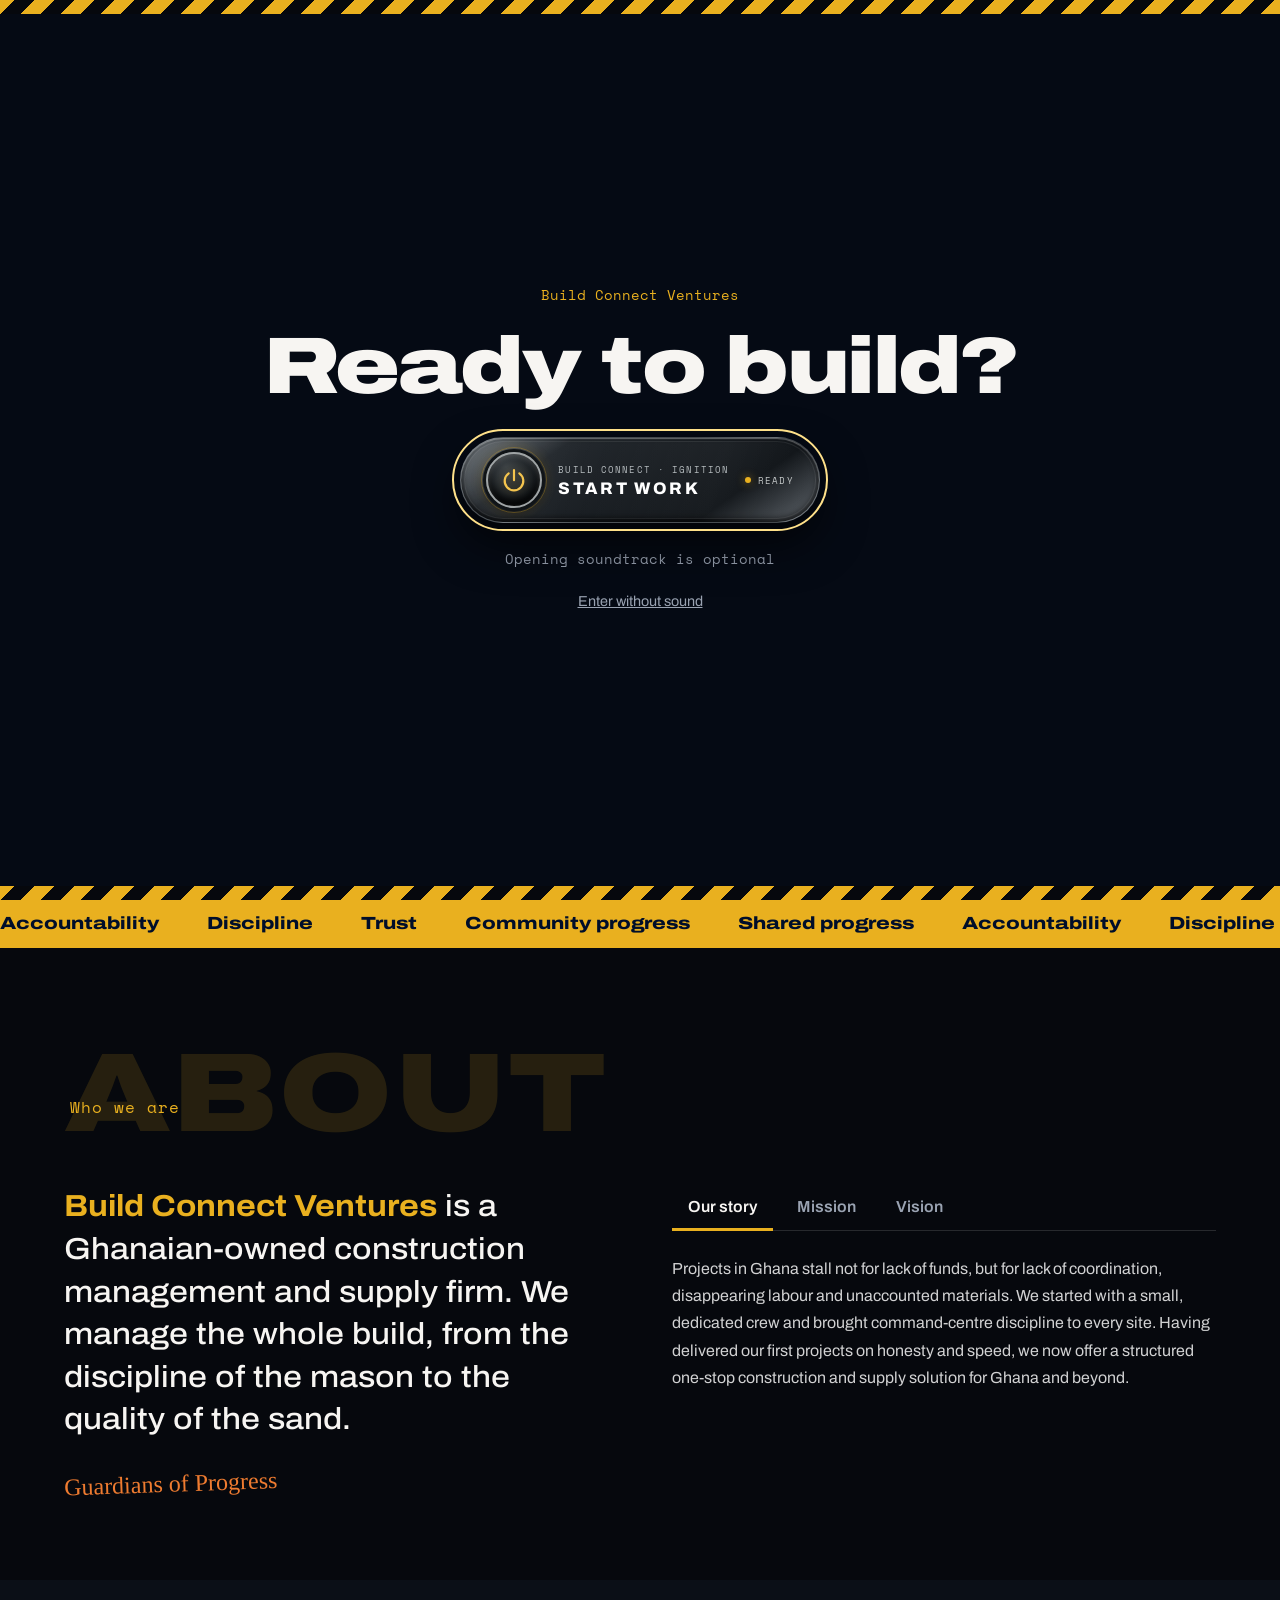
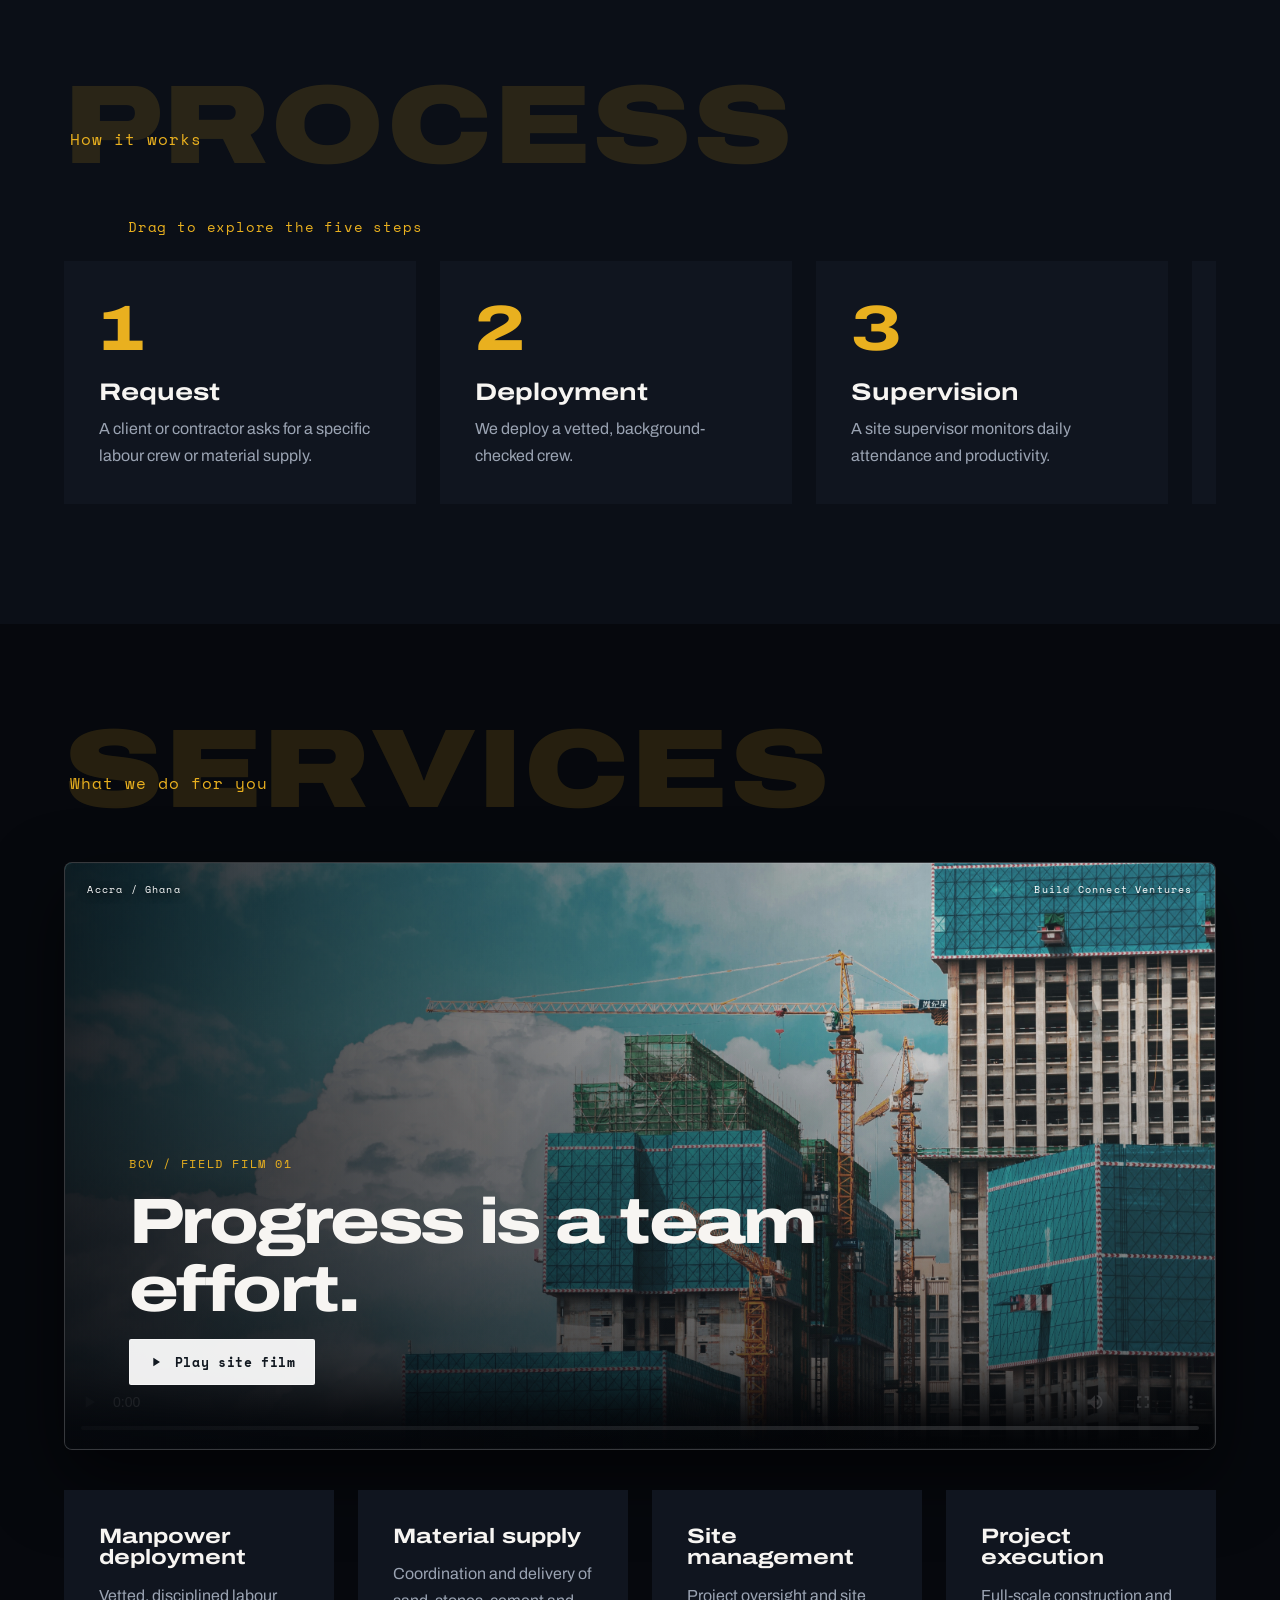
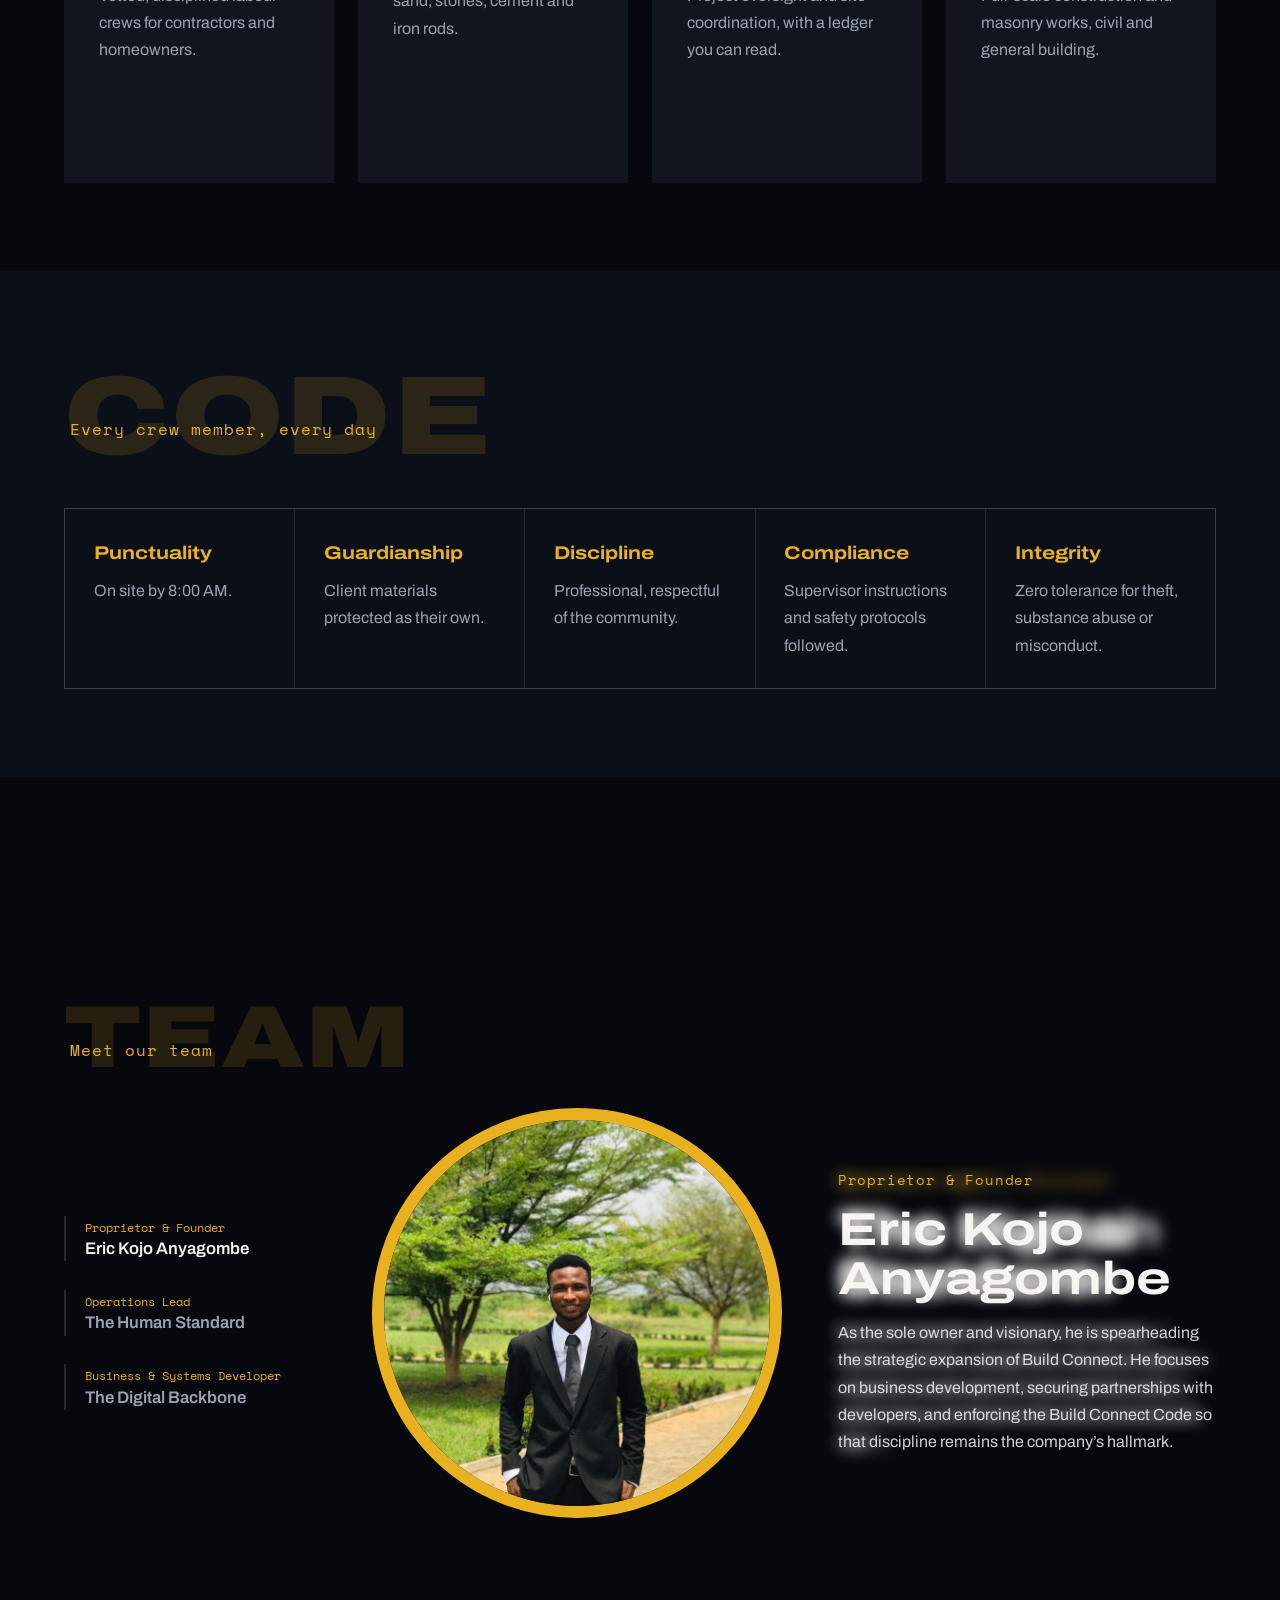
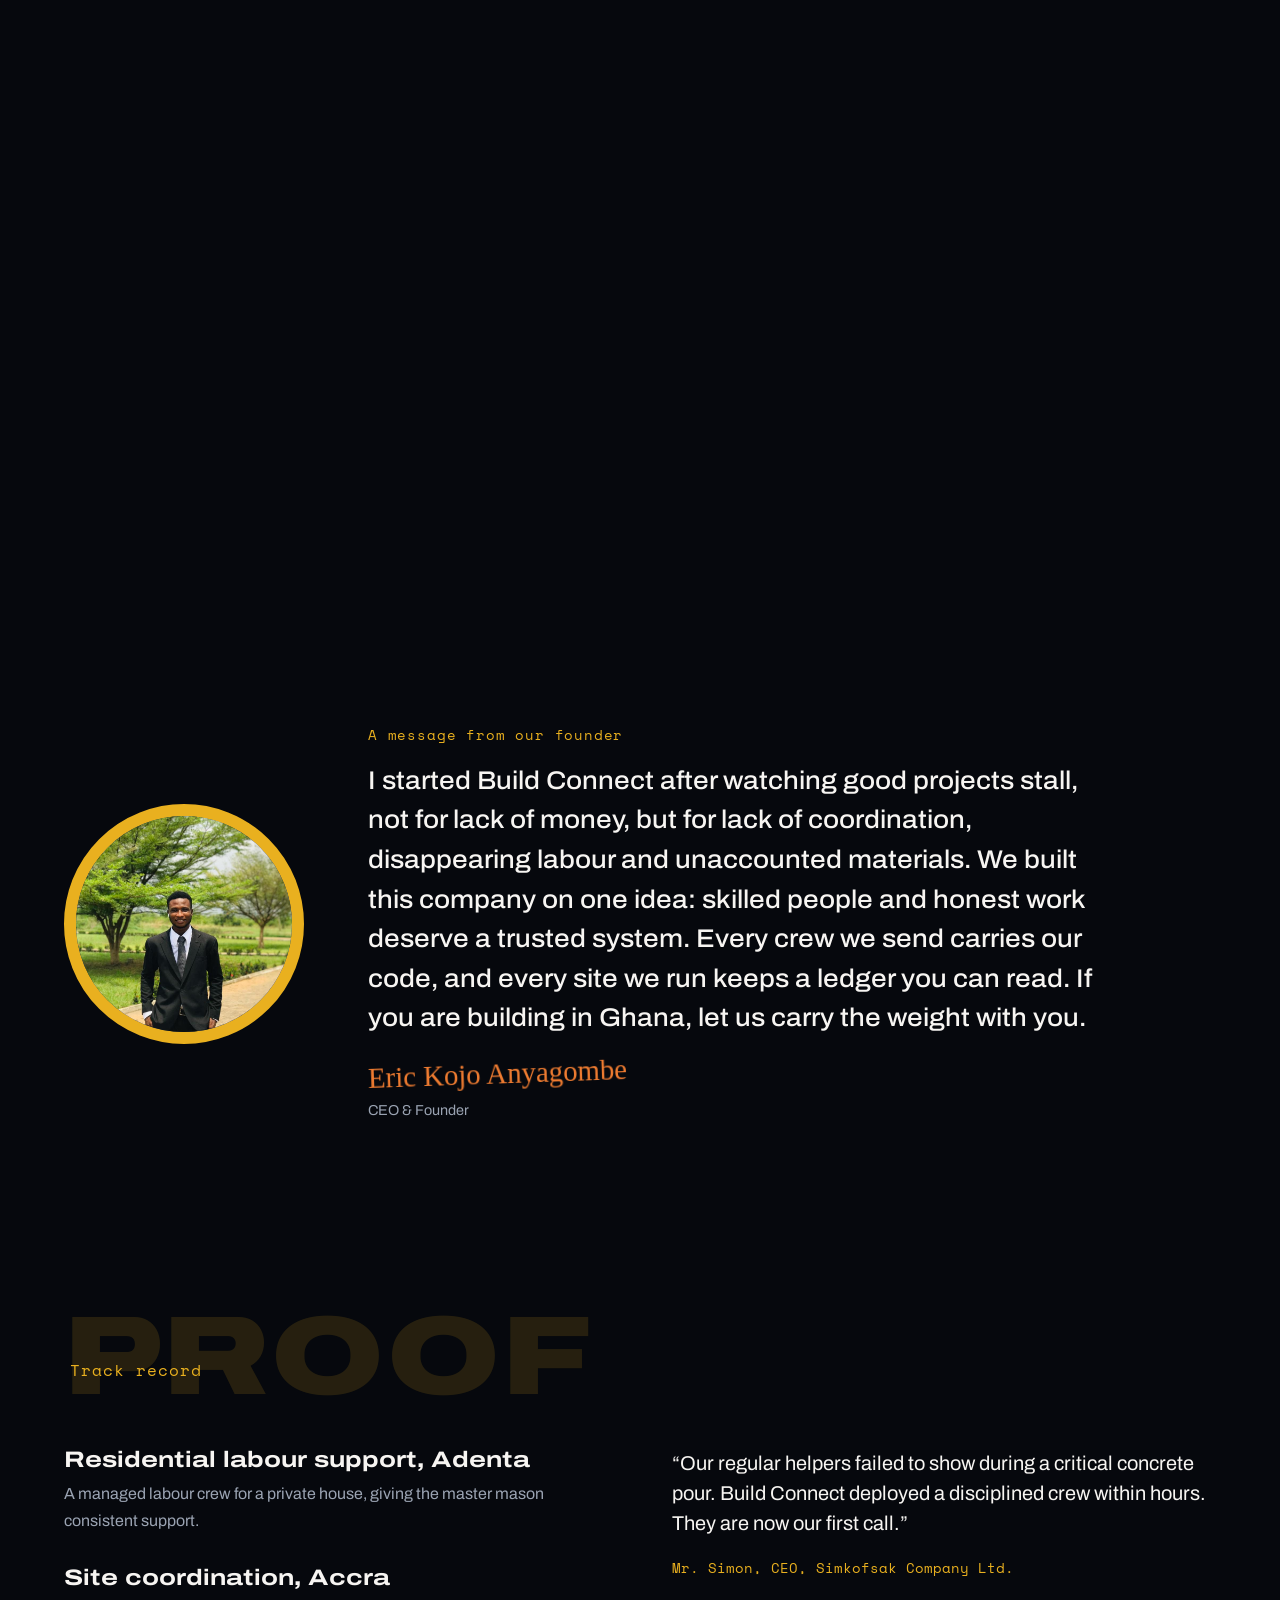
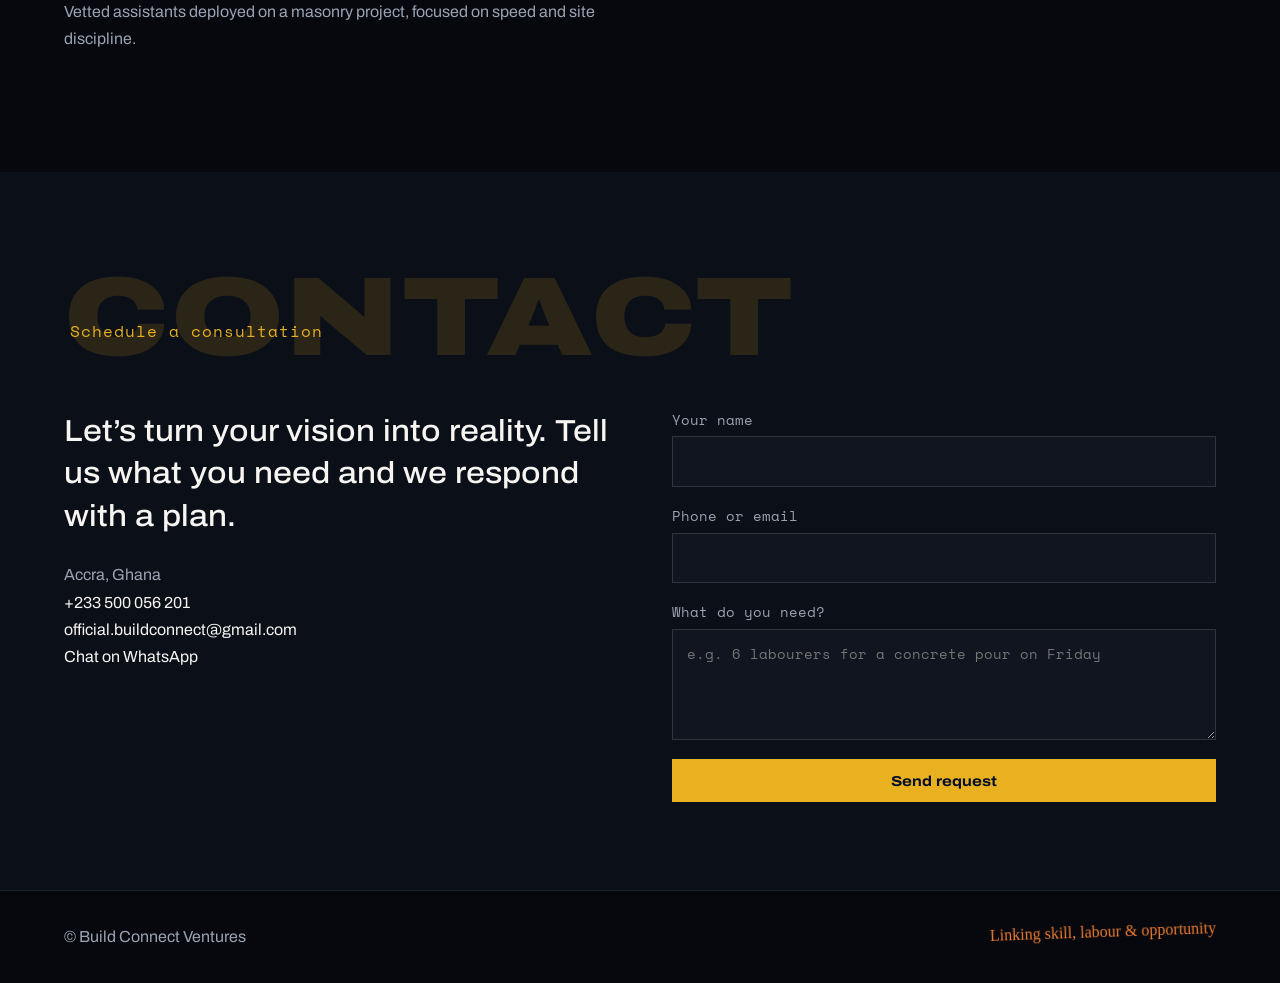
==== index.html @ d80fb77d "Fix homepage filename for Vercel deployment" ====
<!DOCTYPE html>
<html lang="en">
<head>
<meta charset="UTF-8">
<meta name="viewport" content="width=device-width, initial-scale=1.0, viewport-fit=cover">
<title>Build Connect Ventures | Linking skill, labour &amp; opportunity</title>
<meta name="description" content="Ghanaian-owned construction management and supply firm. Vetted labour crews, material supply and site oversight in Accra.">
<link rel="preconnect" href="https://fonts.googleapis.com">
<link rel="preconnect" href="https://fonts.gstatic.com" crossorigin>
<link href="https://fonts.googleapis.com/css2?family=Archivo:wdth,wght@62..125,100..900&family=Space+Mono&family=Permanent+Marker&display=swap" rel="stylesheet">
<link rel="stylesheet" href="style.css">
<script defer src="script.js"></script>
</head>
<body>
<noscript><style>#boot{display:none}body{overflow:auto!important}</style></noscript>
<div id="boot" class="gate" role="dialog" aria-label="Start the Build Connect experience">
  <div class="b-panel top"></div><div class="b-panel bot"></div>
  <video class="b-vid" id="bvid" muted playsinline loop preload="auto" poster="" src="videos/bcv.mp4"></video><div class="b-shade"></div>
  <div class="b-gate">
    <i class="haz top"></i><i class="haz bot"></i>
    <p class="b-g-tag">Build Connect Ventures</p>
    <h2 class="b-g-h">Ready to build?</h2>
    <button id="start" class="start" type="button">
      <span class="start-inner">
        <span class="start-icon" aria-hidden="true">
          <svg viewBox="0 0 24 24" fill="none">
            <path d="M12 2.75v9.5" stroke="currentColor" stroke-width="2" stroke-linecap="round"/>
            <path d="M7.1 5.85a8.6 8.6 0 1 0 9.8 0" stroke="currentColor" stroke-width="2" stroke-linecap="round"/>
          </svg>
        </span>
        <span class="start-copy">
          <small>BUILD CONNECT · IGNITION</small>
          <strong>START WORK</strong>
        </span>
        <span class="start-status" aria-hidden="true"><i></i>READY</span>
      </span>
    </button>
    <p class="b-g-hint">Opening soundtrack is optional</p>
    <button id="quiet" class="linkbtn" type="button">Enter without sound</button>
  </div>
  <div class="b-in">
    <svg class="sc" viewBox="0 0 800 450" role="img" aria-label="An excavator digging and dumping soil on a construction site">
      <defs><linearGradient id="sk" x1="0" y1="0" x2="0" y2="1"><stop offset="0" stop-color="#070d1f"/><stop offset=".6" stop-color="#1b2f5e"/><stop offset="1" stop-color="#ee7b30"/></linearGradient>
      <radialGradient id="sn"><stop offset="0" stop-color="#ffd27a"/><stop offset="1" stop-color="#ffd27a00"/></radialGradient></defs>
      <rect width="800" height="450" fill="url(#sk)"/><circle cx="610" cy="318" r="120" fill="url(#sn)" opacity=".8"/><circle cx="610" cy="330" r="38" fill="#ffd27a"/>
      <g fill="none" stroke="#ffffff30" stroke-width="2"><path d="M30 370V230h70v140M30 270h70M30 310h70M62 230v140"/><path d="M690 370V150M690 150h90M690 150l-30 -26M690 175h90M720 150v25M750 150v25"/><path d="M720 372V300h50v72"/></g>
      <path d="M0 368H800V450H0Z" fill="#3b2a1b"/><path d="M0 368H800" stroke="#6b4a2e" stroke-width="3"/><path d="M0 400H800V450H0Z" fill="#2a1d12"/>
      <ellipse cx="478" cy="371" rx="46" ry="7" fill="#150d07"/>
      <path class="pile" d="M510 372Q585 292 665 372Z" fill="#4a3522"/>
      <g class="dust" fill="#c9a27a"><circle cx="486" cy="366" r="9"/><circle cx="470" cy="370" r="7"/><circle cx="500" cy="369" r="8"/></g>
      <g class="exc" transform="translate(-30 0)">
        <rect x="104" y="338" width="204" height="42" rx="21" fill="#1a1d24"/><g fill="#2a2f3a" stroke="#555" stroke-width="3"><circle cx="132" cy="359" r="14"/><circle cx="206" cy="359" r="14"/><circle cx="280" cy="359" r="14"/></g>
        <rect x="104" y="338" width="204" height="42" rx="21" fill="none" stroke="#666" stroke-width="3" stroke-dasharray="6 5"/>
        <rect x="108" y="282" width="46" height="40" rx="6" fill="#b9860f"/><rect x="122" y="298" width="170" height="40" rx="6" fill="#e9b01f"/>
        <path d="M172 298V248a8 8 0 0 1 8-8h58l16 28v30z" fill="#e9b01f"/><path d="M182 252h50l12 22h-62z" fill="#9fd0ff" opacity=".9"/>
        <rect x="186" y="218" width="8" height="26" fill="#333"/><g class="pf" fill="#cfd3da"><circle cx="190" cy="214" r="7"/><circle cx="190" cy="214" r="7" style="animation-delay:-.5s"/><circle cx="190" cy="214" r="7" style="animation-delay:-1s"/></g>
        <g class="boom"><path d="M255 292L335 226L407 236" stroke="#e9b01f" stroke-width="20" fill="none" stroke-linejoin="round" stroke-linecap="round"/><path d="M262 300L325 250" stroke="#8a8f99" stroke-width="7"/><circle cx="255" cy="292" r="9" fill="#333"/>
          <g class="arm"><path d="M407 236L474 322" stroke="#d99d14" stroke-width="15" stroke-linecap="round" fill="none"/><path d="M372 224L440 254" stroke="#8a8f99" stroke-width="6"/><circle cx="407" cy="236" r="8" fill="#333"/>
            <g class="bkt"><path class="load" d="M466 316L503 309L514 334L482 346Z" fill="#5a3f28"/><path d="M462 314L503 308L516 340L482 356L470 334Z" fill="none" stroke="#222" stroke-width="3" stroke-linejoin="round"/><path d="M462 314L470 334L482 356L516 340L503 308Z" fill="#c9971a" fill-opacity=".92"/><path d="M516 340l8 6M508 350l7 5M498 356l6 4" stroke="#ddd" stroke-width="3" stroke-linecap="round"/><circle cx="474" cy="322" r="6" fill="#333"/></g></g></g>
      </g>
      <g class="soil" fill="#5a3f28"><circle cx="520" cy="250" r="4" style="--dx:40px"/><circle cx="526" cy="246" r="3" style="--dx:70px"/><circle cx="514" cy="254" r="5" style="--dx:20px"/><circle cx="530" cy="252" r="3" style="--dx:95px"/></g>
    </svg>
    <div class="b-brand">Build <span>Connect</span></div>
    <div class="b-words"><span style="--d:5.6s">Skill</span><i style="--d:5.9s"></i><span style="--d:6.1s">Labour</span><i style="--d:6.4s"></i><span style="--d:6.6s">Opportunity</span></div>
  </div>
  <button id="cue" class="b-cue" type="button" aria-label="Scroll to continue to the website"><i></i><span>Scroll to continue</span></button>
  <div class="b-foot"><span class="b-count"><b id="bn">0</b>%</span><span class="b-act"><button id="bsound" class="sb" type="button" aria-pressed="false" aria-label="Turn the opening soundtrack on or off"><i class="eq"><b></b><b></b><b></b><b></b></i><span>Intro sound off</span></button><button id="skip" type="button">Skip intro</button></span></div>
</div>
<button id="snd" class="sb" type="button" aria-pressed="false" aria-label="Turn website background music and interaction sounds on or off"><i class="eq"><b></b><b></b><b></b><b></b></i><span>Site music off</span></button>
<audio id="siteMusic" loop preload="auto">
  <source src="audio/site-background.mp3" type="audio/mpeg">
</audio>
<div class="progress" id="progress"></div>
<div class="cursor" id="cursor"></div>

<header id="nav">
  <a href="#top" class="logo" aria-label="Build Connect home">
    <video id="brandVideo" class="logo-motion" muted loop playsinline preload="none" poster="images/logo.png" aria-hidden="true">
      <source src="videos/logo.mp4" type="video/mp4">
    </video>
  </a>
  <nav aria-label="Main">
    <a href="#about">About</a><a href="#how">How it works</a><a href="#services">Services</a><a href="#team">Team</a><a href="#proof">Track record</a>
    <a href="#contact" class="btn btn-gold">Explore more</a>
  </nav>
</header>

<main id="top">
<section class="hero">
  <div class="glow g1"></div><div class="glow g2"></div>
  <div class="hero-copy intro">
    <p class="tag">Accra, Ghana</p>
    <h1>Get reliable <span class="cycle" id="cycle">workers</span><br>who are ready to work.</h1>
    <p class="lead">Trained, vetted labour crews, supplied materials and a site ledger that shows you where every cedi went.</p>
    <div class="row"><a href="#contact" class="btn btn-gold">Request a crew</a><a href="#how" class="btn btn-line">See how it works</a></div>
  </div>
  <div class="hero-pic intro">
    <img src="images/heropicc.png" alt="Build Connect crew on site" onerror="this.remove()">
    <span class="chip c1"><b>50–100</b> vetted personnel</span>
    <span class="chip c2">Site start <b>8:00 AM</b></span>
    <span class="chip c3"><b>Site ledger</b> on every job</span>
  </div>
  <p class="side">Linking skill, labour &amp; opportunity</p>
</section>

<div class="marquee" aria-hidden="true"><div><span>Accountability</span><span>Discipline</span><span>Trust</span><span>Community progress</span><span>Shared progress</span><span>Accountability</span><span>Discipline</span><span>Trust</span><span>Community progress</span><span>Shared progress</span></div></div>

<section id="about" class="sec">
  <div class="ghost" data-reveal><h2>ABOUT</h2><p>Who we are</p></div>
  <div class="split">
    <div data-reveal>
      <p class="big"><b>Build Connect Ventures</b> is a Ghanaian-owned construction management and supply firm. We manage the whole build, from the discipline of the mason to the quality of the sand.</p>
      <p class="hand">Guardians of Progress</p>
    </div>
    <div class="tabs" data-reveal>
      <div class="tablist" role="tablist">
        <button role="tab" aria-selected="true">Our story</button><button role="tab" aria-selected="false">Mission</button><button role="tab" aria-selected="false">Vision</button>
      </div>
      <div class="panel" role="tabpanel"><p>Projects in Ghana stall not for lack of funds, but for lack of coordination, disappearing labour and unaccounted materials. We started with a small, dedicated crew and brought command-centre discipline to every site. Having delivered our first projects on honesty and speed, we now offer a structured one-stop construction and supply solution for Ghana and beyond.</p></div>
      <div class="panel" role="tabpanel" hidden><p>To bridge skills, labour and opportunity by organizing local construction workers and helpers into a structured, trusted system. With communities, we expand access to work and deliver reliable manpower to contractors and developers through discipline, trust and community respect.</p></div>
      <div class="panel" role="tabpanel" hidden><p>An enduring future where work is open to everyone willing, where skill and effort count beyond formal qualifications, and where communities, workers and industry collaborate through a trusted institution that coordinates opportunity across Africa.</p></div>
    </div>
  </div>
</section>

<section id="how" class="sec dark">
  <div class="ghost" data-reveal><h2>PROCESS</h2><p>How it works</p></div>
  <p class="hint">Drag to explore the five steps</p>
  <div class="drag" id="drag" tabindex="0">
    <article class="step"><i>1</i><h3>Request</h3><p>A client or contractor asks for a specific labour crew or material supply.</p></article>
    <article class="step"><i>2</i><h3>Deployment</h3><p>We deploy a vetted, background-checked crew.</p></article>
    <article class="step"><i>3</i><h3>Supervision</h3><p>A site supervisor monitors daily attendance and productivity.</p></article>
    <article class="step"><i>4</i><h3>Accountability</h3><p>Every delivered material is logged, tracked and recorded in the site ledger.</p></article>
    <article class="step"><i>5</i><h3>Reporting</h3><p>Payments and progress reports are handled directly through Build Connect.</p></article>
  </div>
</section>

<section id="services" class="sec services">
  <div class="ghost" data-reveal><h2>SERVICES</h2><p>What we do for you</p></div>
  <div class="services-film" id="servicesFilm">
    <video id="servicesVideo" class="services-video" controls playsinline preload="metadata" poster="images/heroo.jpg" aria-label="Build Connect Ventures construction film">
      <source src="videos/BC.mp4" type="video/mp4">
    </video>
    <div class="services-film-overlay">
      <p>BCV / FIELD FILM 01</p>
      <h3>Progress is a team effort.</h3>
      <button id="playServicesVideo" type="button">
        <svg viewBox="0 0 24 24" fill="none" aria-hidden="true"><path d="M8 5.5v13l10-6.5-10-6.5Z" fill="currentColor"/></svg>
        <span>Play site film</span>
      </button>
    </div>
    <div class="services-film-meta" aria-hidden="true"><span>Accra / Ghana</span><span>Build Connect Ventures</span></div>
  </div>
  <div class="grid">
    <article class="card" data-reveal><h3>Manpower deployment</h3><p>Vetted, disciplined labour crews for contractors and homeowners.</p><span class="slide">Request a crew</span></article>
    <article class="card" data-reveal><h3>Material supply</h3><p>Coordination and delivery of sand, stones, cement and iron rods.</p><span class="slide">Order materials</span></article>
    <article class="card" data-reveal><h3>Site management</h3><p>Project oversight and site coordination, with a ledger you can read.</p><span class="slide">Get oversight</span></article>
    <article class="card" data-reveal><h3>Project execution</h3><p>Full-scale construction and masonry works, civil and general building.</p><span class="slide">Start a project</span></article>
  </div>
</section>

<section class="sec dark">
  <div class="ghost" data-reveal><h2>CODE</h2><p>Every crew member, every day</p></div>
  <div class="code">
    <div data-reveal><b>Punctuality</b><p>On site by 8:00 AM.</p></div>
    <div data-reveal><b>Guardianship</b><p>Client materials protected as their own.</p></div>
    <div data-reveal><b>Discipline</b><p>Professional, respectful of the community.</p></div>
    <div data-reveal><b>Compliance</b><p>Supervisor instructions and safety protocols followed.</p></div>
    <div data-reveal><b>Integrity</b><p>Zero tolerance for theft, substance abuse or misconduct.</p></div>
  </div>
</section>

<section id="team" class="team" aria-label="Meet our team">
  <div class="stick">
    <div class="ghost"><h2>TEAM</h2><p>Meet our team</p></div>
    <div class="t-grid">
      <div class="t-tabs" role="tablist">
        <button role="tab" aria-selected="true"><small>Proprietor &amp; Founder</small>Eric Kojo Anyagombe</button>
        <button role="tab" aria-selected="false"><small>Operations Lead</small>The Human Standard</button>
        <button role="tab" aria-selected="false"><small>Business &amp; Systems Developer</small>The Digital Backbone</button>
      </div>
      <div class="t-stage">
        <figure class="t-img on"><img src="images/eric.jpg" alt="Eric Kojo Anyagombe, Proprietor and Founder" onerror="this.remove()"></figure>
        <figure class="t-img"><div class="ph">OL<small>Operations Lead</small></div><img src="images/operations.jpg" alt="Operations Lead" onerror="this.remove()"></figure>
        <figure class="t-img"><div class="ph">BS<small>Systems Developer</small></div><img src="images/Moses.jpeg" alt="Business and Systems Developer" onerror="this.remove()"></figure>
      </div>
      <div class="t-text">
        <div class="t-info on"><p class="tag">Proprietor &amp; Founder</p><h3>Eric Kojo Anyagombe</h3><p>As the sole owner and visionary, he is spearheading the strategic expansion of Build Connect. He focuses on business development, securing partnerships with developers, and enforcing the Build Connect Code so that discipline remains the company’s hallmark.</p></div>
        <div class="t-info"><p class="tag">Operations Lead</p><h3>The Human Standard</h3><p>Oversees the daily recruitment, vetting and deployment of the Labour Bank. She streamlines the integrated supply chain so materials reach sites without delay, and keeps direct communication with clients.</p></div>
        <div class="t-info"><p class="tag">Business &amp; Systems Developer</p><h3>The Digital Backbone</h3><p>Builds the operational infrastructure and digital tracking systems, manages the company’s digital presence, and designs the accountability tools site supervisors use to monitor attendance and material logs.</p></div>
        <div class="t-info"><p class="tag">Business &amp; Systems Developer</p><h3>The Digital Backbone</h3><p>Builds the operational infrastructure and digital tracking systems, manages the company’s digital presence, and designs the accountability tools site supervisors use to monitor attendance and material logs.</p></div>
      </div>
      </div>
    </div>
  </div>
</section>

<section class="sec msg">
  <div class="msg-wrap" data-reveal>
    <div class="msg-pic"><img src="images/eric.jpg" alt="" onerror="this.remove()"></div>
    <div>
      <p class="tag">A message from our founder</p>
      <blockquote class="msgq">I started Build Connect after watching good projects stall, not for lack of money, but for lack of coordination, disappearing labour and unaccounted materials. We built this company on one idea: skilled people and honest work deserve a trusted system. Every crew we send carries our code, and every site we run keeps a ledger you can read. If you are building in Ghana, let us carry the weight with you.</blockquote>
      <p class="sig">Eric Kojo Anyagombe</p><p class="role">CEO &amp; Founder</p>
    </div>
  </div>
</section>

<section id="proof" class="sec">
  <div class="ghost" data-reveal><h2>PROOF</h2><p>Track record</p></div>
  <div class="split">
    <div data-reveal>
      <h3 class="pj">Residential labour support, Adenta</h3><p>A managed labour crew for a private house, giving the master mason consistent support.</p>
      <h3 class="pj">Site coordination, Accra</h3><p>Vetted assistants deployed on a masonry project, focused on speed and site discipline.</p>
    </div>
    <div class="quotes" id="quotes" data-reveal>
      <blockquote class="on">“Our regular helpers failed to show during a critical concrete pour. Build Connect deployed a disciplined crew within hours. They are now our first call.”<cite>Mr. Simon, CEO, Simkofsak Company Ltd.</cite></blockquote>
      <blockquote>“Build Connect brought a level of order to my site that I hadn’t seen before. The management handled everything.”<cite>Abeiku, construction project</cite></blockquote>
      <blockquote>“Their workers are disciplined and arrive on time. It makes my job as a contractor much easier.”<cite>Site foreman, Accra</cite></blockquote>
    </div>
  </div>
</section>

<section id="contact" class="sec dark">
  <div class="ghost" data-reveal><h2>CONTACT</h2><p>Schedule a consultation</p></div>
  <div class="split">
    <div data-reveal>
      <p class="big">Let’s turn your vision into reality. Tell us what you need and we respond with a plan.</p>
      <p class="info">Accra, Ghana<br><a href="tel:+233500056201">+233 500 056 201</a><br><a href="mailto:official.buildconnect@gmail@gmail.com">official.buildconnect@gmail.com</a><br><a href="https://wa.me/233500056201">Chat on WhatsApp</a></p>
    </div>
    <form id="form" data-reveal>
      <label>Your name<input name="n" required></label>
      <label>Phone or email<input name="c" required></label>
      <label>What do you need?<textarea name="m" rows="4" required placeholder="e.g. 6 labourers for a concrete pour on Friday"></textarea></label>
      <button class="btn btn-gold">Send request</button>
    </form>
  </div>
</section>
</main>

<footer><span>© Build Connect Ventures</span><span class="hand">Linking skill, labour &amp; opportunity</span></footer>
</body>
</html>
---- style.css ----
:root{color-scheme:dark;--bg:#06080d;--card:#10151f;--ink:#f7f5f2;--mute:#9aa3b2;--gold:#e9b01f;--or:#ee7b30;--blue:#2f6fe0;--navy:#000e2a;--ease:cubic-bezier(.16,1,.3,1)}
*{box-sizing:border-box}
html{scroll-behavior:smooth;scroll-padding-top:5rem}
body{margin:0;background:var(--bg);color:var(--ink);font:400 1rem/1.7 "Archivo",system-ui,sans-serif;padding:env(safe-area-inset-top) env(safe-area-inset-right) env(safe-area-inset-bottom) env(safe-area-inset-left);overflow-x:hidden}
img{max-width:100%}a{color:inherit}
:focus-visible{outline:2px solid var(--gold);outline-offset:3px}
h1,h2,h3{font-stretch:125%;line-height:1.05;margin:0}
.progress{position:fixed;top:0;left:0;height:3px;width:0;background:linear-gradient(90deg,var(--gold),var(--or),var(--blue));z-index:30}
.cursor{position:fixed;left:0;top:0;width:34px;height:34px;margin:-17px 0 0 -17px;border:1.5px solid var(--gold);border-radius:50%;pointer-events:none;z-index:40;opacity:0;mix-blend-mode:difference;transition:width .3s var(--ease),height .3s var(--ease),margin .3s var(--ease),opacity .3s}
.cursor.big{width:64px;height:64px;margin:-32px 0 0 -32px}
header{position:fixed;inset:0 0 auto 0;z-index:20;display:flex;justify-content:space-between;align-items:center;padding:calc(.9rem + env(safe-area-inset-top)) 5vw 2.2rem;background:linear-gradient(#06080dd1,#06080d59 60%,#06080d00);transition:backdrop-filter .3s}
header.solid{backdrop-filter:blur(8px)}
nav{display:flex;gap:2rem;align-items:center}
nav a:not(.btn){text-decoration:none;position:relative;font-size:.95rem}
nav a:not(.btn)::after{content:"";position:absolute;left:0;bottom:-6px;height:2px;width:100%;background:var(--gold);transform:scaleX(0);transform-origin:left;transition:transform .4s var(--ease)}
nav a:not(.btn):hover::after{transform:scaleX(1)}
button.btn{font-family:inherit}.btn{display:inline-block;padding:.8rem 1.6rem;font:700 .9rem Archivo,system-ui,sans-serif;font-stretch:115%;text-decoration:none;border:1px solid transparent;cursor:pointer;transition:.3s var(--ease)}
.btn-gold{background:var(--gold);color:var(--navy)}.btn-gold:hover{background:#ffd133}
.btn-line{border-color:#ffffffb3}.btn-line:hover{background:#f4f4f4;color:var(--navy)}
.hero{position:relative;min-height:100svh;display:grid;grid-template-columns:1.15fr .85fr;align-items:center;gap:2rem;padding:8rem 5vw 4rem;background:linear-gradient(#0006,var(--bg)),url(images/heroo.jpg) center/cover;overflow:hidden}
.hero::after{content:"";position:absolute;inset:0;z-index:0;pointer-events:none;background:linear-gradient(90deg,#06080de0,#06080d88 52%,#06080d66),linear-gradient(0deg,#06080dcc,transparent 58%)}
.glow{position:absolute;border-radius:50%;filter:blur(90px);opacity:.5;pointer-events:none}
.g1{width:34rem;height:34rem;background:var(--blue);right:-8rem;top:-6rem;animation:drift 22s ease-in-out infinite}
.g2{width:26rem;height:26rem;background:var(--or);left:-6rem;bottom:-8rem;opacity:.35;animation:drift 28s ease-in-out infinite reverse}
@keyframes drift{50%{transform:translate(8%,-10%) scale(1.12)}}
.hero-copy,.hero-pic{position:relative;z-index:1}
.tag,.hint,.ghost p{font:400 .85rem "Space Mono",ui-monospace,monospace;color:var(--gold);letter-spacing:.06em;margin:0 0 1rem}
.hero h1{font-size:clamp(2.2rem,4.6vw,4.4rem);font-weight:800;font-stretch:112%;letter-spacing:-.03em}
.cycle{display:inline-block;white-space:nowrap;background:linear-gradient(126deg,var(--gold),#fff 50%,var(--blue));background-size:300% 100%;-webkit-background-clip:text;background-clip:text;color:transparent;animation:slide 6s ease-in-out infinite;transition:opacity .35s,filter .35s,transform .35s}
.cycle.out{opacity:0;filter:blur(8px);transform:translateY(.2em)}
@keyframes slide{0%,100%{background-position:0}50%{background-position:100%}}
.lead{max-width:34rem;color:#ffffffe0;font-size:1.15rem;margin:1.5rem 0 2rem}
.row{display:flex;flex-wrap:wrap;gap:1rem}
.hero-pic{position:relative;width:min(100%,30rem);aspect-ratio:1;margin-inline:auto;border-radius:50%;border:14px solid var(--gold);background:radial-gradient(circle at 30% 25%,#1b2a4a,#0b0f17);display:grid;place-items:center;overflow:visible}
.hero-pic img{width:100%;height:100%;object-fit:cover;border-radius:50%}
.chip{position:absolute;z-index:2;background:#0b0f17f2;border:1px solid #ffffff26;padding:.55rem .9rem;font:400 .8rem "Space Mono",ui-monospace,monospace;backdrop-filter:blur(6px)}
.chip b{color:var(--gold)}.c1{left:-8%;top:14%}.c2{right:-6%;top:46%}.c3{left:4%;bottom:6%}
.logo{display:block;width:128px;height:118px;flex-shrink:0;text-decoration:none}
.logo-motion{display:block;width:100%;height:100%;object-fit:contain;filter:drop-shadow(0 2px 8px #0009)}
.logo b{font:800 1.3rem Archivo,system-ui,sans-serif;font-stretch:125%}.logo b span{color:var(--gold)}
.side{position:absolute;right:1.2rem;bottom:2rem;writing-mode:vertical-rl;font:400 .75rem "Space Mono",ui-monospace,monospace;color:var(--mute);margin:0}
.intro{opacity:0;transform:translateY(30px);animation:up .9s var(--ease) forwards}.hero-pic{animation-delay:.35s}
@keyframes up{to{opacity:1;transform:none}}
.marquee{overflow:hidden;background:var(--gold);color:var(--navy);padding:.9rem 0}
.marquee div{display:flex;gap:3rem;width:max-content;animation:run 30s linear infinite}
.marquee span{font:800 1.1rem Archivo,system-ui,sans-serif;font-stretch:125%;white-space:nowrap}
@keyframes run{to{transform:translateX(-50%)}}
.sec{padding:5.5rem 5vw}.dark{background:#0b0f17}
.ghost{position:relative;margin-bottom:2rem;line-height:.9}
.ghost h2{font-size:clamp(3rem,10vw,7rem);font-weight:900;color:#e9b01f24;letter-spacing:.02em}
.ghost p{position:absolute;left:.4rem;top:50%;margin:0;font-size:1rem}
.split{display:grid;grid-template-columns:1fr 1fr;gap:4rem;align-items:start}
.big{font-size:clamp(1.3rem,2.4vw,1.9rem);line-height:1.4;font-stretch:110%;font-weight:500;margin:0 0 1.5rem}
.big b{color:var(--gold)}
.hand{font:1.5rem "Permanent Marker","Comic Sans MS",cursive;color:var(--or);margin:0;transform:rotate(-2deg)}
.tablist{display:flex;gap:.5rem;margin-bottom:1.5rem;border-bottom:1px solid #ffffff22}
.tablist button{background:none;border:0;color:var(--mute);font:600 1rem Archivo,system-ui,sans-serif;padding:.8rem 1rem;cursor:pointer;border-bottom:3px solid transparent;margin-bottom:-1px;transition:.3s}
.tablist button[aria-selected=true]{color:var(--ink);border-color:var(--gold)}
.panel p{color:#ffffffd0;margin:0;max-width:34rem}
.hint{margin:0 5vw 0}
.drag{display:flex;gap:1.5rem;margin-top:.5rem;overflow-x:auto;padding:1rem 5vw 2rem;scroll-snap-type:x proximity;scrollbar-width:none;cursor:grab}
.drag::-webkit-scrollbar{display:none}.drag.on{cursor:grabbing;scroll-snap-type:none}
.step{flex:0 0 min(78vw,22rem);background:var(--card);padding:2.2rem;scroll-snap-align:start;user-select:none;transition:transform .4s var(--ease),background .3s}
.step:hover{transform:translateY(-8px);background:#171e2b}
.step i{font:normal 800 4rem Archivo,system-ui,sans-serif;font-stretch:125%;color:var(--gold);display:block;line-height:1}
.step h3{font-size:1.5rem;margin:1.2rem 0 .6rem}.step p{color:var(--mute);margin:0}
.grid{display:grid;grid-template-columns:repeat(auto-fit,minmax(15rem,1fr));gap:1.5rem}
.card{background:var(--card);padding:2.2rem;display:flex;flex-direction:column;gap:.8rem;position:relative;overflow:hidden;transition:background .3s,transform .4s var(--ease),color .3s}
.card h3{font-size:1.3rem}.card p{color:var(--mute);margin:0 0 1.5rem;flex-grow:1}
.slide{font-weight:700;font-size:.9rem;color:var(--navy);background:#fff;padding:.7rem 1rem;align-self:flex-start;transform:translateY(130%);opacity:0;transition:.5s var(--ease)}
.card:hover{background:var(--gold);color:var(--navy);transform:translateY(-8px)}
.card:hover p{color:#2b2410}.card:hover .slide,.card:focus-within .slide{transform:none;opacity:1}
.code{display:grid;grid-template-columns:repeat(auto-fit,minmax(11rem,1fr));gap:1px;background:#ffffff1a;border:1px solid #ffffff1a}
.code div{background:#0b0f17;padding:1.8rem;transition:background .3s}.code div:hover{background:var(--card)}
.code b{font-stretch:120%;color:var(--gold);font-size:1.15rem}.code p{margin:.5rem 0 0;color:var(--mute)}
.pj{font-size:1.4rem;margin:0 0 .5rem}.pj+p{color:var(--mute);margin:0 0 2rem}
.quotes{display:grid}
.quotes blockquote{grid-area:1/1;margin:0;font-size:1.25rem;line-height:1.5;opacity:0;filter:blur(6px);transition:.6s var(--ease);pointer-events:none}
.quotes blockquote.on{opacity:1;filter:none;pointer-events:auto}
cite{display:block;margin-top:1.2rem;font:400 .85rem "Space Mono",ui-monospace,monospace;color:var(--gold);font-style:normal}
.info{color:var(--mute)}.info a{text-decoration:none;color:var(--ink)}.info a:hover{color:var(--gold)}
form{display:grid;gap:1.2rem}label{font:400 .85rem "Space Mono",ui-monospace,monospace;color:var(--mute);display:grid;gap:.4rem}
input,textarea{background:var(--card);border:1px solid #ffffff22;color:var(--ink);padding:.9rem;font:inherit}
input:focus,textarea:focus{border-color:var(--gold);outline:0}
footer{display:flex;justify-content:space-between;flex-wrap:wrap;gap:1rem;padding:2rem 5vw;border-top:1px solid #ffffff1a;color:var(--mute)}
footer .hand{font-size:1rem}
[data-reveal]{opacity:0;transform:translateY(24px);transition:opacity .8s var(--ease),transform .8s var(--ease)}
[data-reveal].in{opacity:1;transform:none}
@media (max-width:48rem){
nav a:not(.btn){display:none}.hero{grid-template-columns:1fr;padding-top:7rem}.hero-pic{width:min(78vw,22rem)}.c1{left:-2%}.c2{right:-2%}.split{grid-template-columns:1fr;gap:2.5rem}.side{display:none}.sec{padding:5rem 5vw}
.slide{opacity:1;transform:none}}
@media (hover:none){.cursor{display:none}}
@media (prefers-reduced-motion:reduce){*{animation:none!important;transition:none!important}.intro,[data-reveal]{opacity:1;transform:none}.marquee div{flex-wrap:wrap}html{scroll-behavior:auto}}

/* ---------- intro ---------- */
body.lock{overflow:hidden}
body:not(.go) .intro{animation-play-state:paused}
#boot{position:fixed;inset:0;z-index:100;color:var(--ink)}
.b-panel{position:absolute;left:0;right:0;height:50.5%;background:#050a14;transition:transform 1s var(--ease)}
.b-panel.top{top:0}.b-panel.bot{bottom:0}
#boot.out{transform:translateY(-100%);transition:transform 1.25s var(--ease)}
#boot.out .top,#boot.out .bot{transform:none}
.b-in{position:absolute;inset:0;display:grid;place-content:center;justify-items:center;gap:1.1rem;padding:1rem;transition:opacity .5s,transform .8s var(--ease)}
#boot.out .b-in{opacity:1;transform:none}
.b-in svg{width:min(88vw,640px);height:auto}
.dr{fill:none;stroke:var(--gold);stroke-width:3;stroke-linecap:round;stroke-linejoin:round;stroke-dasharray:1;stroke-dashoffset:1}
.dr.bl{stroke:#5b8def}
.bgrid{opacity:0}.fill{fill:var(--gold);opacity:0}.blk{fill:#5b8def;opacity:0}
.play .bgrid{animation:fade 1s forwards}
.play .dr{animation:draw 1s var(--ease) var(--d) forwards}
.play .fill{animation:fade .8s 2.4s forwards;--o:.16}
.play .blk{animation:fade .4s 2.9s forwards;--o:1}
.play .hook{transform-origin:545px 110px;animation:swing 2.4s ease-in-out 2.8s infinite}
@keyframes draw{to{stroke-dashoffset:0}}
@keyframes fade{to{opacity:var(--o,1)}}
@keyframes swing{50%{transform:rotate(5deg)}}
.b-brand{font:800 clamp(1.8rem,5vw,3.2rem) Archivo,system-ui,sans-serif;font-stretch:125%;letter-spacing:-.02em;opacity:0;filter:blur(10px)}
.b-brand span{color:var(--gold)}
.play .b-brand{animation:sharp .9s var(--ease) .8s forwards}
@keyframes sharp{to{opacity:1;filter:none}}
.b-words{display:flex;align-items:center;gap:.8rem;font:400 .9rem "Space Mono",ui-monospace,monospace;color:var(--mute);flex-wrap:wrap;justify-content:center}
.b-words span{opacity:0}.play .b-words span{animation:fade .6s var(--d) forwards}
.b-words i{width:2.2rem;height:2px;background:var(--gold);transform:scaleX(0);transform-origin:left}
.play .b-words i{animation:grow .5s var(--ease) var(--d) forwards}
@keyframes grow{to{transform:scaleX(1)}}
.b-foot{position:absolute;left:5vw;right:5vw;bottom:calc(1.8rem + env(safe-area-inset-bottom));display:flex;justify-content:space-between;align-items:center;font:400 .85rem "Space Mono",ui-monospace,monospace;color:var(--gold);transition:opacity .4s}
#boot.out .b-foot{opacity:1}
.b-count b{font-weight:400;display:inline-block;min-width:2.2ch;text-align:right}
#skip,#bsound{background:none;border:1px solid #ffffff40;color:var(--ink);font:inherit;padding:.5rem 1rem;cursor:pointer;transition:.3s}
#skip:hover,#bsound:hover{background:#f4f4f4;color:var(--navy)}
@media (prefers-reduced-motion:reduce){#boot{display:none}}

/* ---------- team ---------- */
.team{height:340vh;position:relative}
.stick{position:sticky;top:0;height:100svh;overflow:hidden;padding:5.5rem 5vw 2rem;display:flex;flex-direction:column;justify-content:center}
.stick .ghost{margin-bottom:1.5rem}.stick .ghost h2{font-size:clamp(2.5rem,8vw,5.5rem)}
.t-grid{display:grid;grid-template-columns:minmax(13rem,.8fr) auto 1.2fr;gap:3.5rem;align-items:center}
.t-tabs{display:grid;gap:1.8rem}
.t-tabs button{position:relative;background:none;border:0;border-left:2px solid #ffffff22;color:var(--mute);text-align:left;padding:.2rem 0 .2rem 1.2rem;cursor:pointer;font:600 1.05rem Archivo,system-ui,sans-serif;transition:color .4s}
.t-tabs button::before{content:"";position:absolute;left:-2px;top:0;width:2px;height:calc(var(--p,0)*100%);background:var(--gold)}
.t-tabs button[aria-selected=true]{color:var(--ink)}
.t-tabs small{display:block;font:400 .75rem "Space Mono",ui-monospace,monospace;color:var(--gold);margin-bottom:.2rem}
.t-stage{position:relative;width:min(32vw,26rem);aspect-ratio:1;border-radius:50%;border:12px solid var(--gold);overflow:hidden;background:#0b0f17}
.t-img{position:absolute;inset:0;margin:0;clip-path:inset(100% 0 0 0);transform:scale(1.15);filter:brightness(.6);transition:clip-path 1s var(--ease),transform 1.3s var(--ease),filter 1s}
.t-img img,.ph{position:absolute;inset:0;width:100%;height:100%;object-fit:cover;object-position:50% 25%}
.ph{display:grid;place-content:center;justify-items:center;background:linear-gradient(135deg,#13264a,#0b0f17);font:800 4.5rem Archivo,system-ui,sans-serif;font-stretch:125%;color:var(--gold)}
.ph small{font:400 .8rem "Space Mono",ui-monospace,monospace;color:var(--mute)}
.t-img.on{clip-path:inset(0);transform:none;filter:none;z-index:2}
.t-img.prev{clip-path:inset(0);transform:scale(1.08);filter:brightness(.45);z-index:1}
.t-text{display:grid}
.t-info{grid-area:1/1;opacity:0;filter:blur(8px);transform:translateY(20px);transition:.7s var(--ease);pointer-events:none}
.t-info.on{opacity:1;filter:none;transform:none;pointer-events:auto}
.t-info h3{font-size:clamp(1.8rem,3.6vw,3rem);margin:.2rem 0 1rem}
.t-info p:not(.tag){color:#ffffffd0;max-width:32rem;margin:0}
.msg-wrap{display:grid;grid-template-columns:auto 1fr;gap:4rem;align-items:center}
.msg-pic{width:min(28vw,15rem);aspect-ratio:1;border-radius:50%;border:12px solid var(--gold);overflow:hidden;background:#13264a}
.msg-pic img{width:100%;height:100%;object-fit:cover;object-position:50% 25%;display:block}
.msgq{margin:0 0 1.5rem;font-size:clamp(1.1rem,2vw,1.6rem);line-height:1.55;font-stretch:108%;font-weight:500;max-width:46rem}
.sig{font:1.8rem "Permanent Marker","Comic Sans MS",cursive;color:var(--or);margin:0;transform:rotate(-2deg);transform-origin:left}
.role{margin:.2rem 0 0;color:var(--mute);font-size:.9rem}
@media (max-width:48rem){
.stick{padding-top:4.5rem}.t-grid{grid-template-columns:1fr;gap:1.2rem;justify-items:center}
.t-tabs{display:flex;gap:.6rem;width:100%}.t-tabs button{flex:1;border-left:0;border-top:2px solid #ffffff22;padding:.5rem 0 0;font-size:.85rem}
.t-tabs button::before{top:-2px;width:calc(var(--p,0)*100%);height:2px}.t-tabs small{display:none}
.t-stage{width:min(52vw,13rem);border-width:8px}.ph{font-size:3rem}.t-info h3{font-size:1.5rem;margin-bottom:.5rem}.t-info p:not(.tag){font-size:.92rem;line-height:1.55}
.msg-wrap{grid-template-columns:1fr;gap:2rem;justify-items:start}.msg-pic{width:11rem}}

/* ---------- sound toggle ---------- */
.sb{display:inline-flex;align-items:center;gap:.6rem;cursor:pointer;color:var(--ink);font:400 .8rem "Space Mono",ui-monospace,monospace;border:1px solid #ffffff40;transition:.3s}
#snd{position:fixed;left:max(1.2rem,env(safe-area-inset-left));bottom:calc(1.2rem + env(safe-area-inset-bottom));z-index:30;background:#0b0f17e6;padding:.55rem .9rem;backdrop-filter:blur(6px)}
#snd:hover{border-color:var(--gold)}
.sb[aria-pressed=true]{border-color:var(--gold);color:var(--gold)}
.b-act{display:flex;gap:.6rem}
.eq{display:inline-flex;gap:2px;align-items:flex-end;height:14px}
.eq b{width:3px;height:25%;background:currentColor}
.intro-snd-on .b-foot .eq b,.site-snd-on #snd .eq b{animation:eq 1s ease-in-out infinite}
.eq b:nth-child(2){animation-delay:-.7s}.eq b:nth-child(3){animation-delay:-.35s}.eq b:nth-child(4){animation-delay:-.15s}
@keyframes eq{50%{height:100%}}
@media (max-width:48rem){#snd span{display:none}#snd{padding:.7rem}.b-act #bsound span{display:none}}

/* ---------- start gate + video slot ---------- */
.b-in,.b-foot{z-index:2}
.b-vid{position:absolute;inset:0;width:100%;height:100%;object-fit:cover;opacity:0;transition:opacity 1s;z-index:1}
.b-shade{position:absolute;inset:0;z-index:1;opacity:0;background:linear-gradient(#050a14cc,#050a1466 40%,#050a14e6);transition:opacity 1s}
#boot.has-vid:not(.gate) .b-vid{opacity:.8}#boot.has-vid:not(.gate) .b-shade{opacity:1}
#boot.has-vid .b-in svg{display:none}
#boot.out .b-vid,#boot.out .b-shade{opacity:0}
#boot.gate .b-in,#boot.gate .b-foot{opacity:0;visibility:hidden;pointer-events:none}
.b-gate{position:absolute;inset:0;z-index:3;display:grid;place-content:center;justify-items:center;gap:1.2rem;padding:1rem;text-align:center;transition:opacity .5s,transform .9s var(--ease),visibility .9s}
#boot:not(.gate) .b-gate{opacity:0;transform:scale(1.25);pointer-events:none;visibility:hidden}
.haz{position:absolute;left:0;right:0;height:14px;background:repeating-linear-gradient(-45deg,var(--gold) 0 14px,#06080d 14px 28px);background-size:40px 100%;animation:haz 1.2s linear infinite}
.haz.top{top:0}.haz.bot{bottom:0}
@keyframes haz{to{background-position:40px 0}}
.b-g-tag{font:400 .85rem "Space Mono",ui-monospace,monospace;color:var(--gold);margin:0}
.b-g-h{font-size:clamp(2.2rem,7vw,5rem);font-weight:900;font-stretch:125%;letter-spacing:-.03em;margin:0 0 .6rem}
.start {
  position: relative;
  display: inline-flex;
  align-items: center;
  justify-content: center;
  min-width: 310px;
  min-height: 86px;
  padding: 3px;
  overflow: hidden;
  color: var(--ink);
  background: linear-gradient(145deg,#747b80,#24292e 24%,#111519 74%,#646a70);
  border: 1px solid #c8cdd144;
  border-radius: 999px;
  box-shadow: 0 20px 45px #000a,inset 0 1px 1px #ffffff55,inset 0 -3px 7px #000c;
  cursor: pointer;
  transition: transform .3s var(--ease),box-shadow .3s var(--ease);
}
.start::before {
  content: "";
  position: absolute;
  inset: 3px;
  border: 1px solid #ffffff12;
  border-radius: inherit;
  background: linear-gradient(110deg,#ffffff0d,transparent 35%,#ffffff08 70%,transparent);
  pointer-events: none;
}
.start::after {
  content: "";
  position: absolute;
  top: 0;
  bottom: 0;
  left: -55%;
  width: 32%;
  background: linear-gradient(90deg,transparent,#ffffff22,transparent);
  transform: skewX(-20deg);
  pointer-events: none;
  animation: startSweep 6s ease-in-out infinite;
}
.start-inner {
  position: relative;
  z-index: 1;
  display: flex;
  align-items: center;
  gap: 16px;
  width: 100%;
  padding: 10px 22px;
}
.start-icon {
  position: relative;
  display: grid;
  place-items: center;
  flex: 0 0 56px;
  width: 56px;
  height: 56px;
  color: #f5c54e;
  border: 2px solid #9fa4a5;
  border-radius: 50%;
  background: radial-gradient(circle at 35% 25%,#3b4145,#111518 72%);
  box-shadow: 0 0 0 3px #101417,inset 0 2px 5px #ffffff30,inset 0 -5px 9px #000e,0 3px 8px #000a;
  transition: border-color .3s,box-shadow .3s,transform .15s;
}
.start-icon::before {
  content: "";
  position: absolute;
  inset: -7px;
  border: 1px solid #e9b01f50;
  border-radius: 50%;
  box-shadow: 0 0 12px #e9b01f22;
  transition: box-shadow .3s,border-color .3s;
}
.start-icon svg {
  width: 26px;
  height: 26px;
  filter: drop-shadow(0 0 5px #f3bd4c55);
}
.start-copy {
  display: grid;
  gap: 3px;
  flex: 1;
  text-align: left;
}
.start-copy strong {
  color: #fff;
  font: 800 1.05rem Archivo,system-ui,sans-serif;
  letter-spacing: .14em;
  white-space: nowrap;
}
.start-copy small {
  color: #b7bdc0;
  font: 400 .58rem "Space Mono",monospace;
  letter-spacing: .12em;
  white-space: nowrap;
}
.start-status {
  display: flex;
  align-items: center;
  gap: 7px;
  color: #c5c9c9;
  font: 400 .58rem "Space Mono",monospace;
  letter-spacing: .12em;
}
.start-status i {
  width: 6px;
  height: 6px;
  border-radius: 50%;
  background: #e9b01f;
  box-shadow: 0 0 9px #e9b01f99;
  animation: readyPulse 2.4s ease-in-out infinite;
}
.start:hover {
  transform: translateY(-2px);
  box-shadow: 0 24px 50px #000c,inset 0 1px 1px #ffffff66,inset 0 -3px 7px #000c;
}
.start:hover .start-icon {
  border-color: #e9b01f;
  box-shadow: 0 0 0 3px #101417,0 0 18px #e9b01f55,inset 0 2px 5px #ffffff30,inset 0 -5px 9px #000e;
}
.start:hover .start-icon::before { border-color: #e9b01fbb; box-shadow: 0 0 18px #e9b01f66; }
.start:active { transform: translateY(1px) scale(.99); }
.start:active .start-icon { transform: scale(.94); }
.start:focus-visible { outline: 2px solid #ffe18a; outline-offset: 6px; }
@keyframes startSweep {
  0%,68% { left: -55%; }
  100% { left: 130%; }
}
@keyframes readyPulse {
  50% { opacity: .35; box-shadow: 0 0 3px #e9b01f66; }
}
@media (max-width: 480px) {
  .start { min-width: 286px; min-height: 80px; }
  .start-inner { gap: 12px; padding: 9px 16px; }
  .start-icon { flex-basis: 50px; width: 50px; height: 50px; }
  .start-copy strong { font-size: .9rem; }
  .start-copy small,.start-status { font-size: .5rem; }
}
@media (prefers-reduced-motion: reduce) {
  .start::after,.start-status i { animation: none; }
  .start,.start-icon,.start-icon::before { transition: none; }
}
.b-g-hint{font:400 .85rem "Space Mono",ui-monospace,monospace;color:var(--mute);margin:.4rem 0 0}
.linkbtn{background:none;border:0;color:var(--mute);font:inherit;font-size:.9rem;text-decoration:underline;cursor:pointer}.linkbtn:hover{color:var(--ink)}

/* ---------- excavator scene ---------- */
.b-in svg.sc{width:min(94vw,820px);height:auto;transform-origin:50% 60%}
.boom{transform-origin:255px 292px}.arm{transform-origin:407px 236px}.bkt{transform-origin:474px 322px}
.pile,.dust circle,.pf circle{transform-box:fill-box;transform-origin:50% 100%}.dust circle,.pf circle{transform-origin:center;opacity:0}
.pile{transform:scale(.9)}.load{opacity:0}.soil circle{opacity:0}
.play .sc{animation:zoom 14s ease-in-out infinite alternate,fadein .8s both}
.play .boom{animation:xb 4s ease-in-out infinite}.play .arm{animation:xa 4s ease-in-out infinite}.play .bkt{animation:xk 4s ease-in-out infinite}
.play .load{animation:xl 4s linear infinite}.play .pile{animation:xp2 4s ease-out infinite}
.play .dust circle{animation:xd 4s ease-out infinite}.play .soil circle{animation:xf 4s ease-in infinite}.play .pf circle{animation:xe 1.4s linear infinite}
@keyframes zoom{to{transform:scale(1.07)}}@keyframes fadein{from{opacity:0}}
@keyframes xb{0%,100%{transform:rotate(-8deg)}25%{transform:rotate(2deg)}45%{transform:rotate(-12deg)}70%,78%{transform:rotate(-28deg)}}
@keyframes xa{0%,100%{transform:rotate(-8deg)}25%{transform:rotate(-4deg)}45%{transform:rotate(22deg)}70%,78%{transform:rotate(-14deg)}}
@keyframes xk{0%,100%{transform:rotate(10deg)}25%{transform:rotate(15deg)}45%,70%{transform:rotate(-55deg)}78%{transform:rotate(35deg)}}
@keyframes xl{0%,28%{opacity:0}40%,76%{opacity:1}80%,100%{opacity:0}}
@keyframes xp{from{transform:scale(.45)}to{transform:scale(1)}}
@keyframes xd{0%,22%{opacity:0;transform:translate(0,0) scale(.4)}28%{opacity:.7}45%,100%{opacity:0;transform:translate(14px,-34px) scale(1.6)}}
@keyframes xf{0%,77%{opacity:0;transform:none}79%{opacity:1}91%{opacity:1;transform:translate(var(--dx),112px)}92%,100%{opacity:0;transform:translate(var(--dx),112px)}}
@keyframes xe{0%{opacity:.7;transform:translate(0,0) scale(.5)}100%{opacity:0;transform:translate(-18px,-46px) scale(1.7)}}

/* ---------- video stage ---------- */
.b-vid{object-position:40% 50%}
#boot.has-vid:not(.gate) .b-vid{opacity:1}
.has-vid .b-count,.has-vid #skip{display:none}
.has-vid .b-brand{font-size:clamp(2.4rem,8vw,6rem);text-shadow:0 4px 30px #000a}
.has-vid.play .b-brand{animation-delay:.6s}
.has-vid .b-words>*{--d:1.4s!important}
.has-vid .b-words{color:#fff;text-shadow:0 2px 12px #000a;font-size:1rem}
.b-cue{position:absolute;z-index:3;left:50%;bottom:calc(2.2rem + env(safe-area-inset-bottom));transform:translateX(-50%);display:grid;justify-items:center;gap:.6rem;background:none;border:0;color:var(--ink);font:400 .85rem "Space Mono",ui-monospace,monospace;text-shadow:0 2px 10px #000;cursor:pointer;opacity:0;pointer-events:none;transition:opacity .8s}
.b-cue.show{opacity:1;pointer-events:auto}
#boot:not(.has-vid) .b-cue,#boot.gate .b-cue{display:none}
.b-cue i{width:22px;height:36px;border:2px solid #fff;border-radius:12px;position:relative}
.b-cue i::after{content:"";position:absolute;left:50%;top:6px;width:4px;height:8px;margin-left:-2px;border-radius:2px;background:var(--gold);animation:wheel 1.6s ease-in-out infinite}
@keyframes wheel{0%{opacity:0;transform:translateY(0)}30%{opacity:1}100%{opacity:0;transform:translateY(12px)}}
#boot.has-vid.out .top,#boot.has-vid.out .bot{transform:none}
#boot.has-vid.out .b-vid,#boot.has-vid.out .b-shade{opacity:1}
#boot.out .b-cue{opacity:1}

.has-vid .b-shade{background:linear-gradient(#050a1480,#050a1426 45%,#050a14c0)}

/* ---------- animated stage: loops until the visitor scrolls ---------- */
@keyframes xp2{0%,76%{transform:scale(.9)}90%{transform:scale(.97)}100%{transform:scale(.9)}}
#boot.play .b-count,#boot.play #skip{display:none}
#boot.play .b-cue{display:grid}
#boot.play.out .top,#boot.play.out .bot{transform:none}
#boot.play.out .b-in{opacity:1;transform:none}

/* full-bleed animated stage */
#boot.play .b-in{place-content:start center;padding-top:clamp(4.5rem,13vh,9rem);gap:.8rem}
#boot.play .b-in svg.sc{position:absolute;inset:0;width:100%;height:100%;max-width:none}
#boot.play .b-brand,#boot.play .b-words{position:relative;z-index:1;text-shadow:0 3px 24px #000b}
#boot.play .b-brand{font-size:clamp(2.2rem,7vw,5.5rem)}
#boot.play .b-words{color:#fff}

/* ---------- field film ---------- */
@media (max-width:48rem){
  .logo{width:94px;height:86px}
  .hero-pic{width:min(78vw,22rem)}
}

.services-film{position:relative;isolation:isolate;width:100%;height:clamp(24rem,46vw,40rem);margin:0 0 2.5rem;overflow:hidden;border:1px solid #ffffff33;border-radius:8px;background:#05080d;box-shadow:0 28px 70px #0009;transition:height .75s var(--ease),border-color .4s}
.services-film.is-playing{height:min(78svh,56rem);border-color:#e9b01f88}
.services-video{position:absolute;inset:0;width:100%;height:100%;object-fit:cover;background:#05080d}
.services-film::after{content:"";position:absolute;inset:0;z-index:1;pointer-events:none;border:1px solid #ffffff1a;border-radius:inherit}
.services-film-overlay{position:absolute;inset:0;z-index:2;display:grid;align-content:end;justify-items:start;gap:1rem;padding:clamp(1.5rem,5vw,4rem);pointer-events:none;background:linear-gradient(90deg,#05080dd9,transparent 75%),linear-gradient(0deg,#05080d99,transparent 72%);transition:opacity .45s}
.services-film-overlay>p{margin:0;color:var(--gold);font:400 .72rem "Space Mono",monospace;letter-spacing:.14em}
.services-film-overlay h3{max-width:15ch;font-size:clamp(2rem,5vw,4.2rem);font-weight:800;letter-spacing:-.04em}
.services-film-overlay button{display:inline-flex;align-items:center;gap:.65rem;padding:.8rem 1.15rem;border:1px solid #ffffff70;border-radius:2px;background:#ffffffed;color:#111820;font:700 .8rem "Space Mono",monospace;letter-spacing:.05em;cursor:pointer;pointer-events:auto;transition:background .25s,transform .25s}
.services-film-overlay button:hover{background:#fff;transform:translateY(-2px)}
.services-film-overlay svg{width:16px;height:16px}
.services-film-meta{position:absolute;z-index:2;top:1.2rem;left:1.4rem;right:1.4rem;display:flex;justify-content:space-between;color:#fff;font:400 .62rem "Space Mono",monospace;letter-spacing:.12em;text-shadow:0 2px 8px #000;pointer-events:none}
.services-film.is-playing .services-film-overlay{opacity:0}
@media (max-width:48rem){
  .services-film{height:clamp(20rem,80vw,32rem)}
  .services-film.is-playing{height:76svh}
  .services-film-meta{left:1rem;right:1rem;font-size:.52rem}
  .services-film-overlay h3{font-size:clamp(2rem,8vw,3rem)}
}
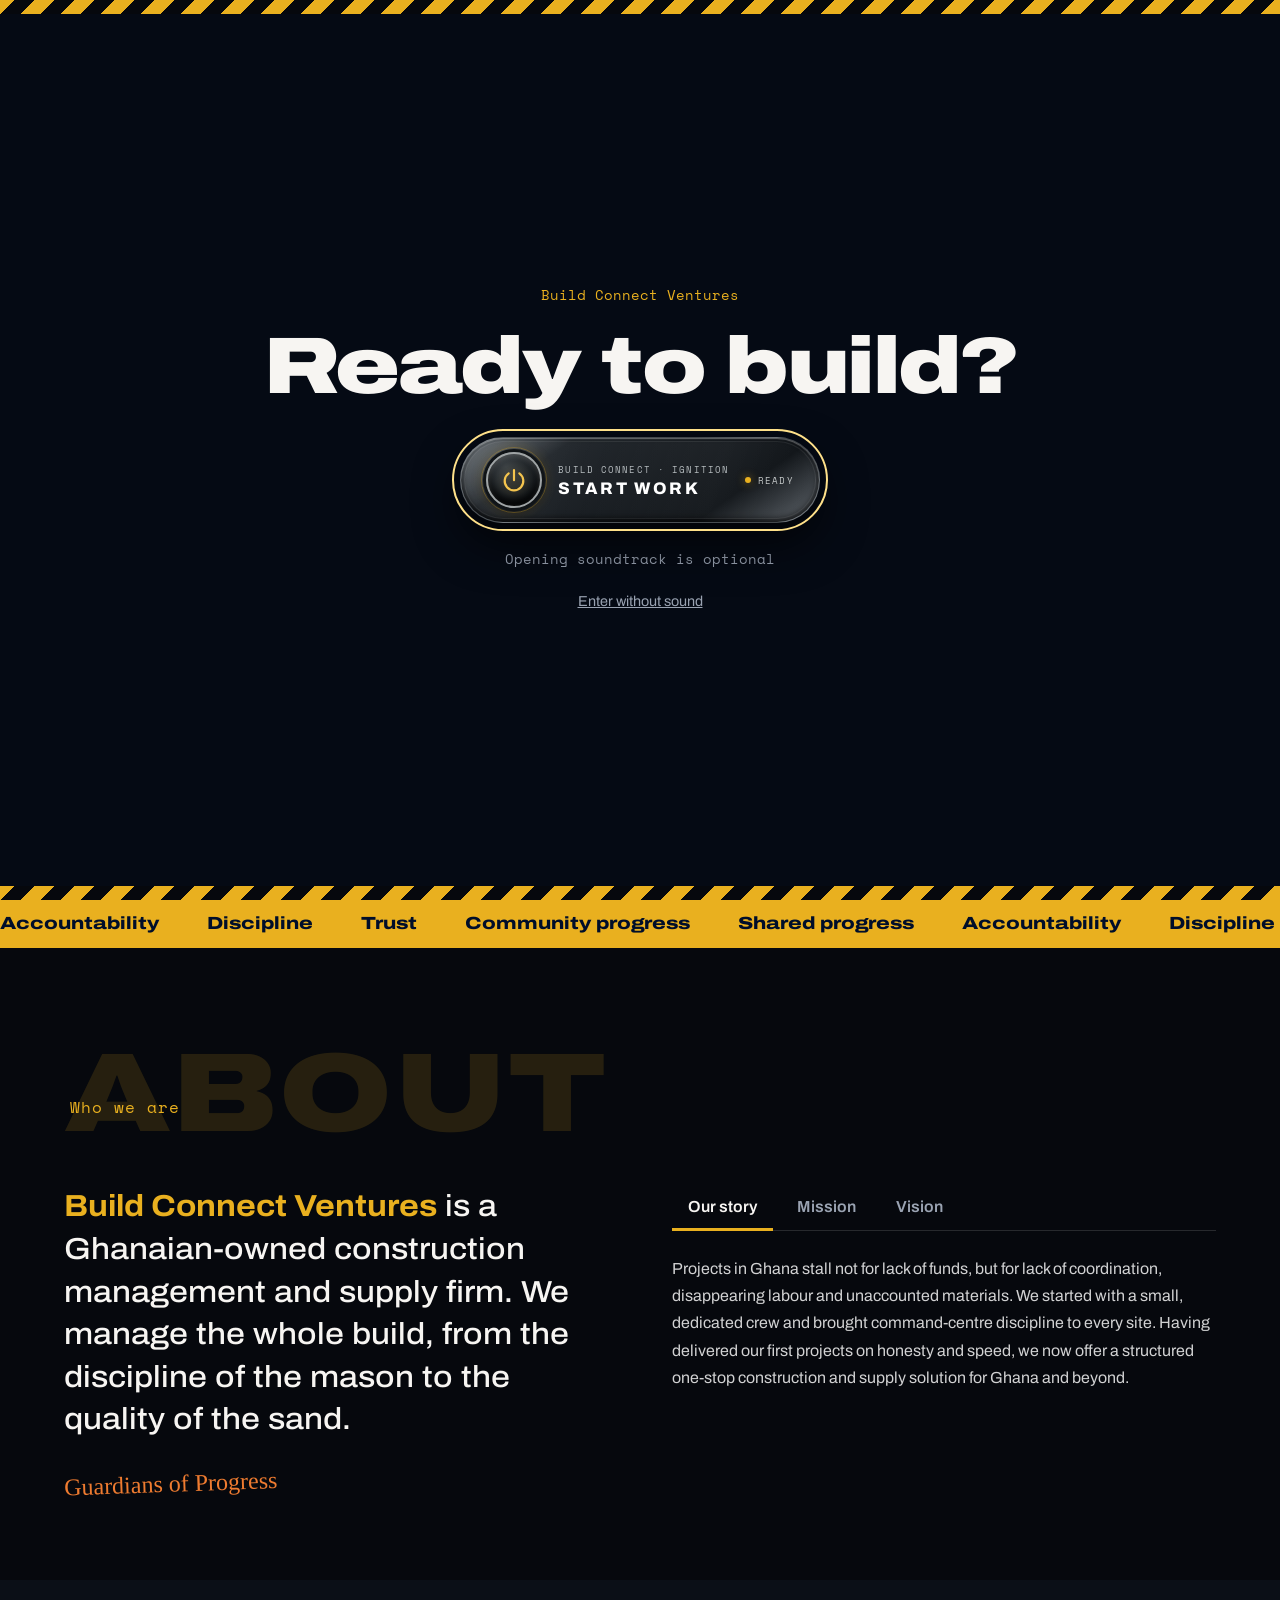
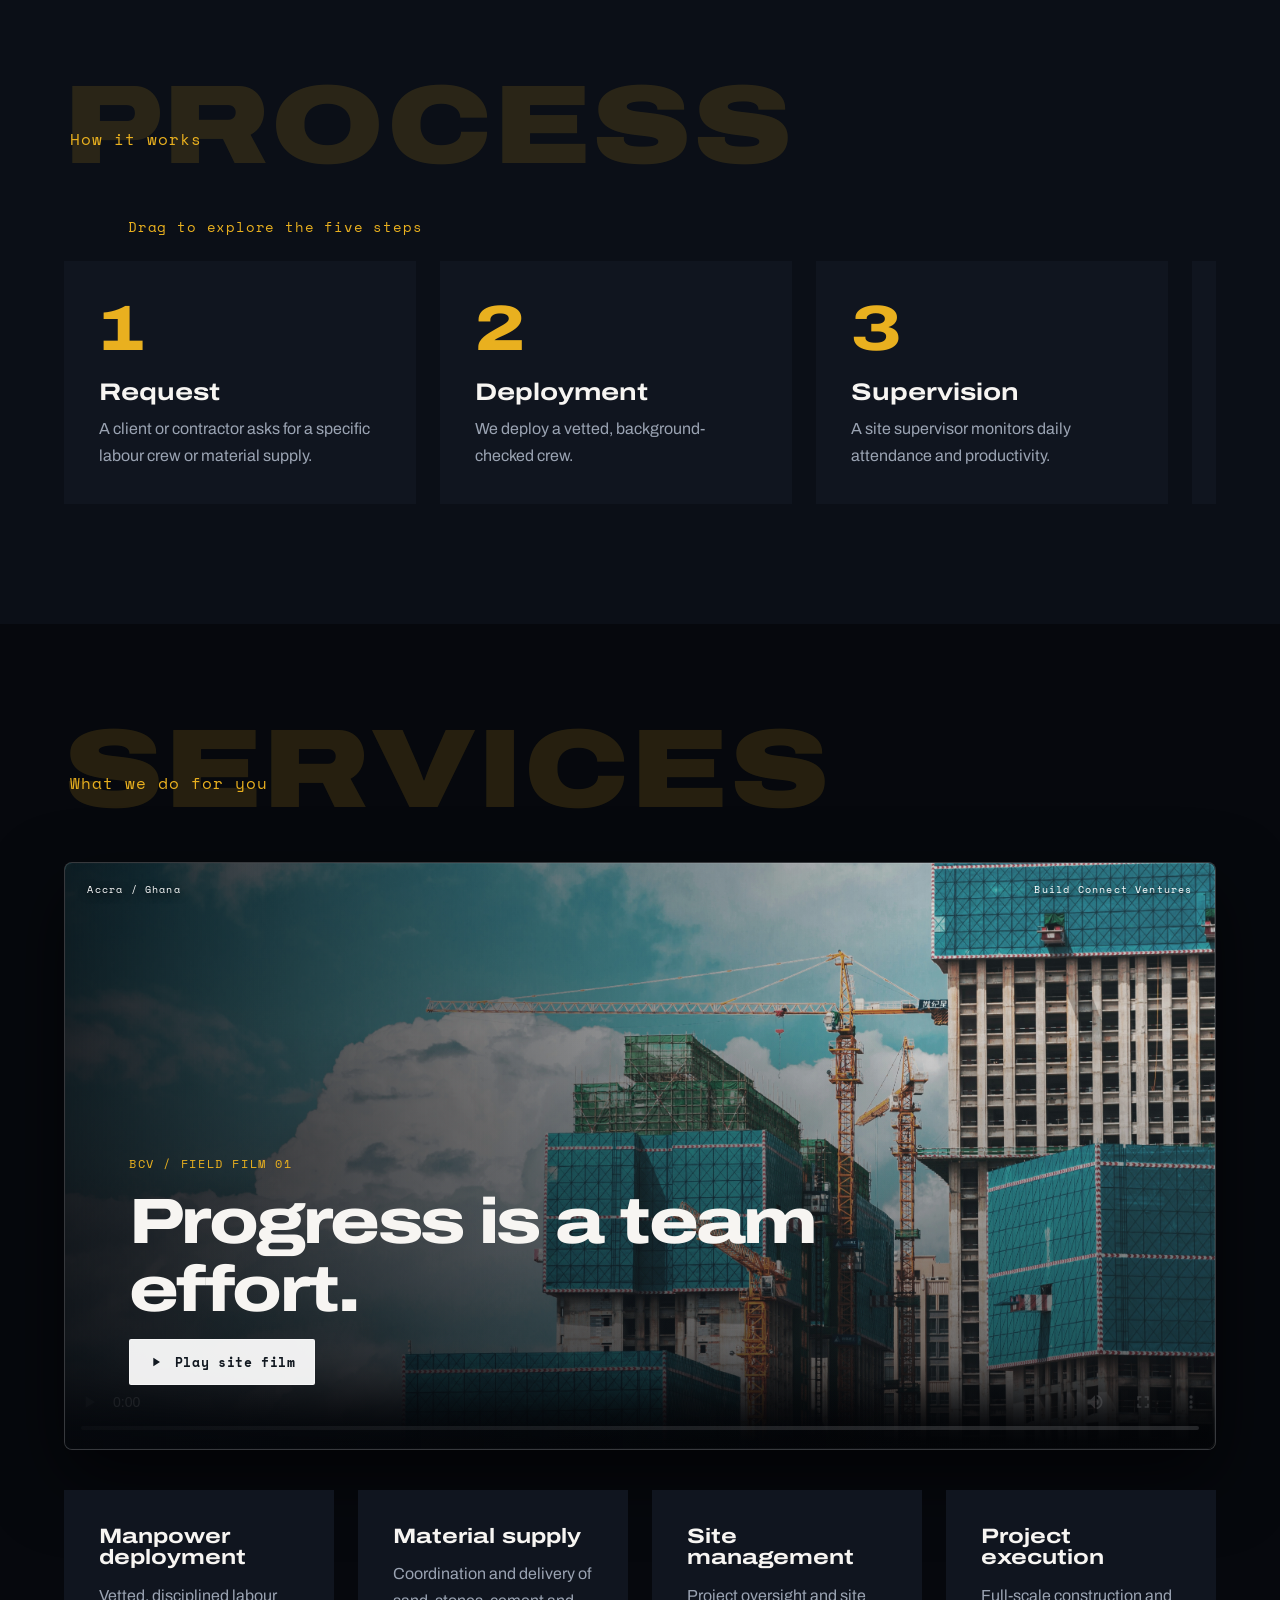
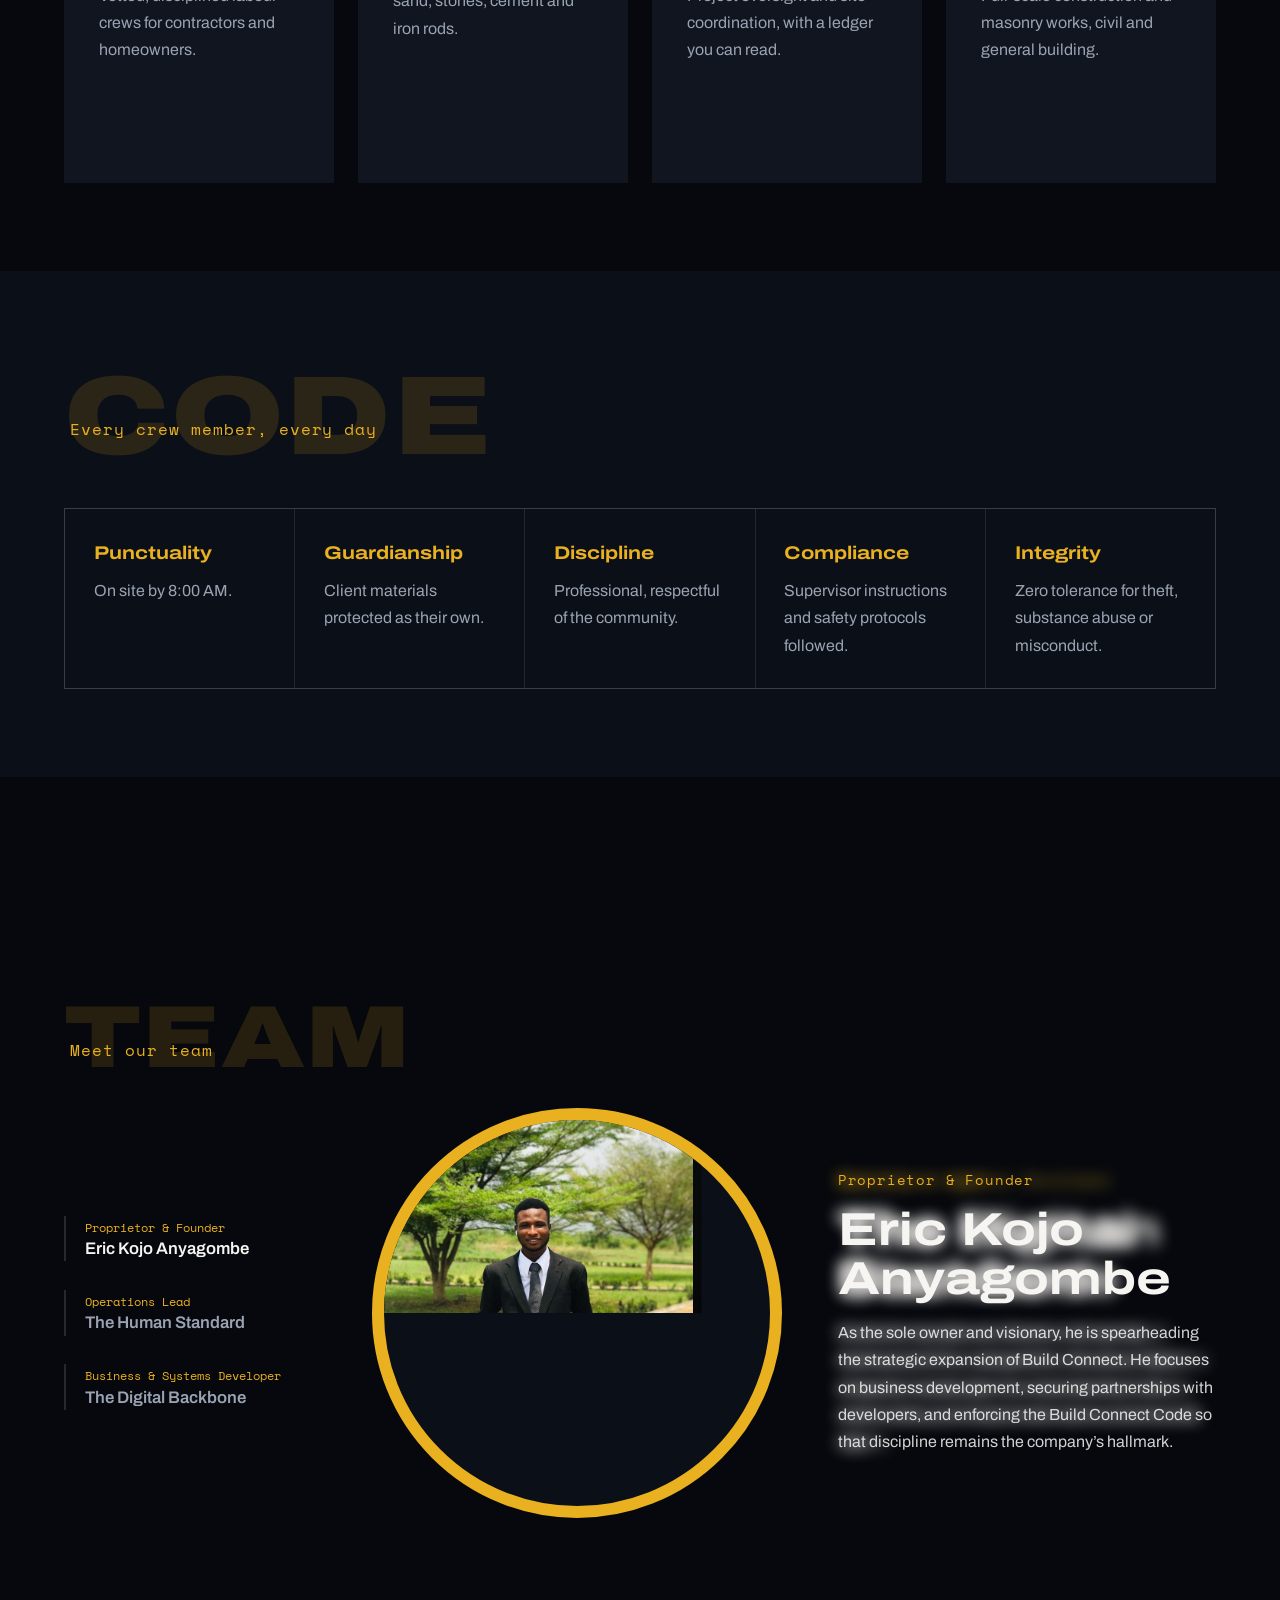
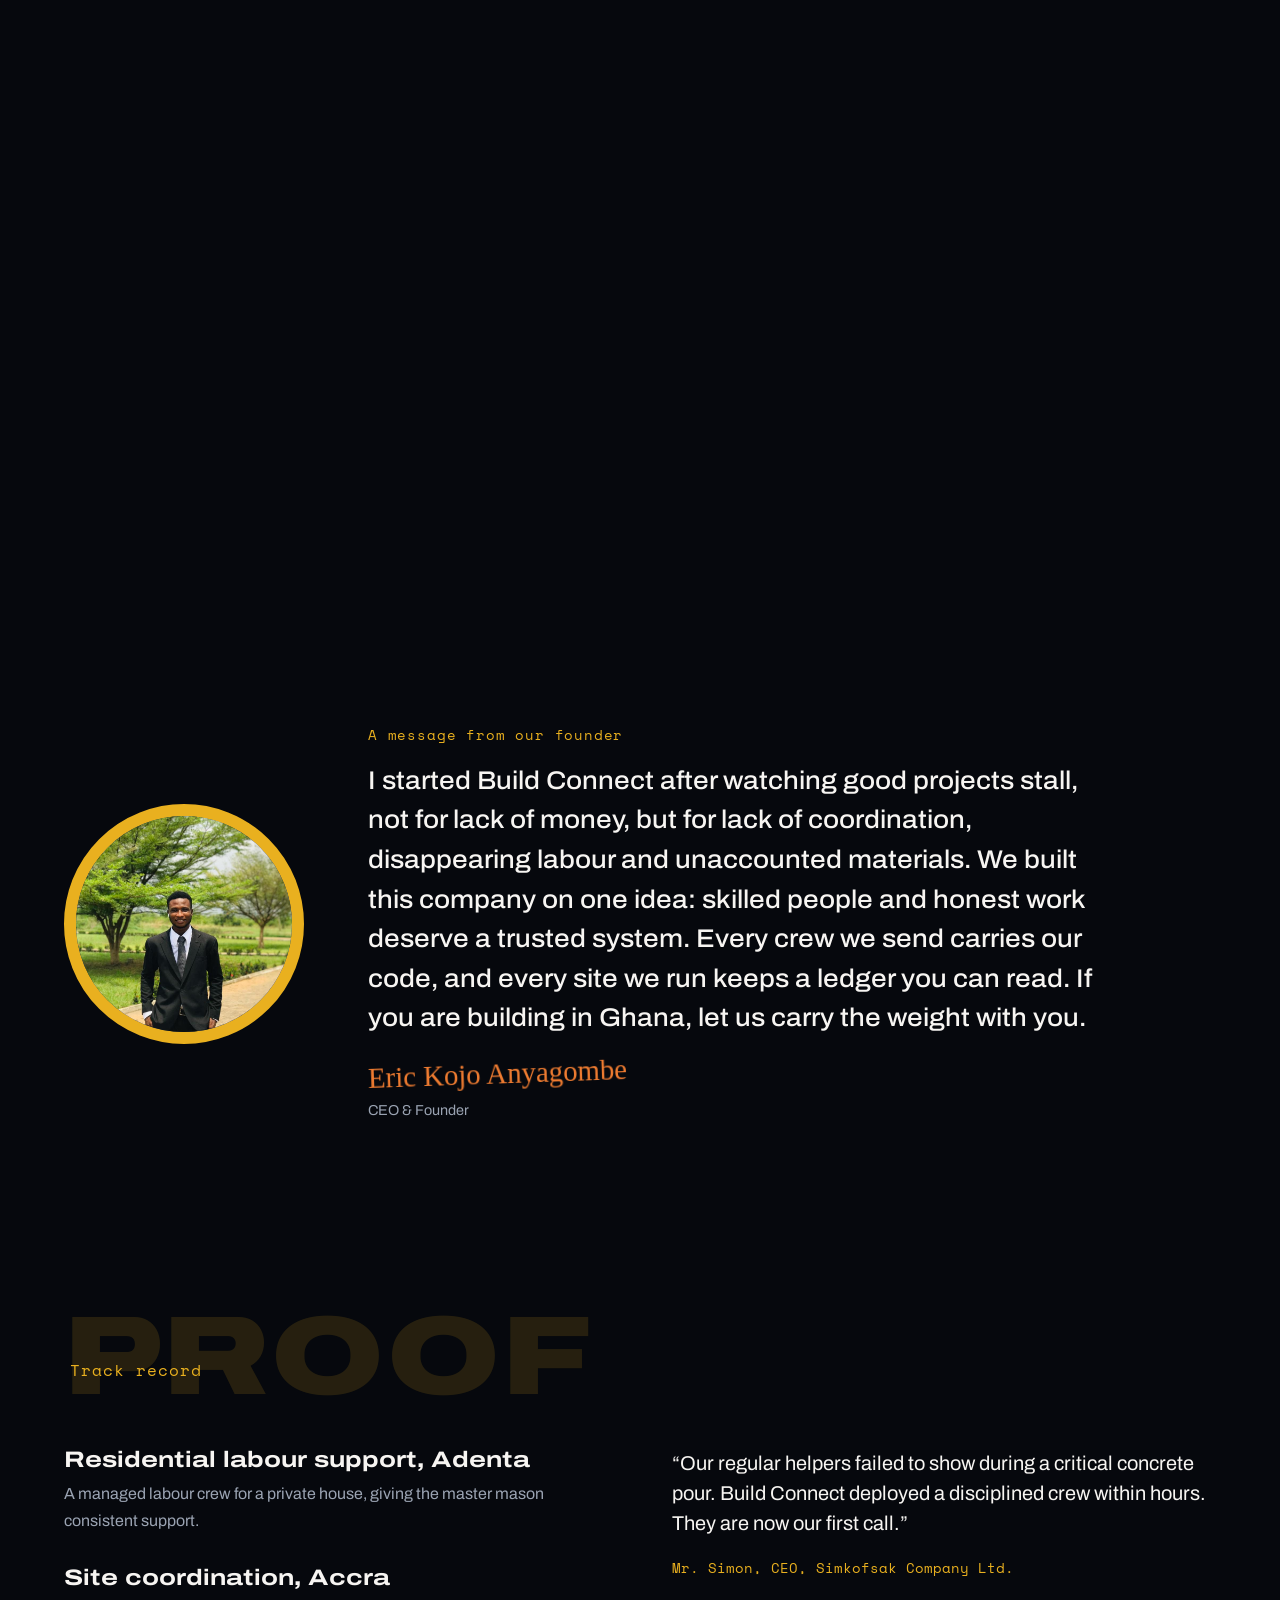
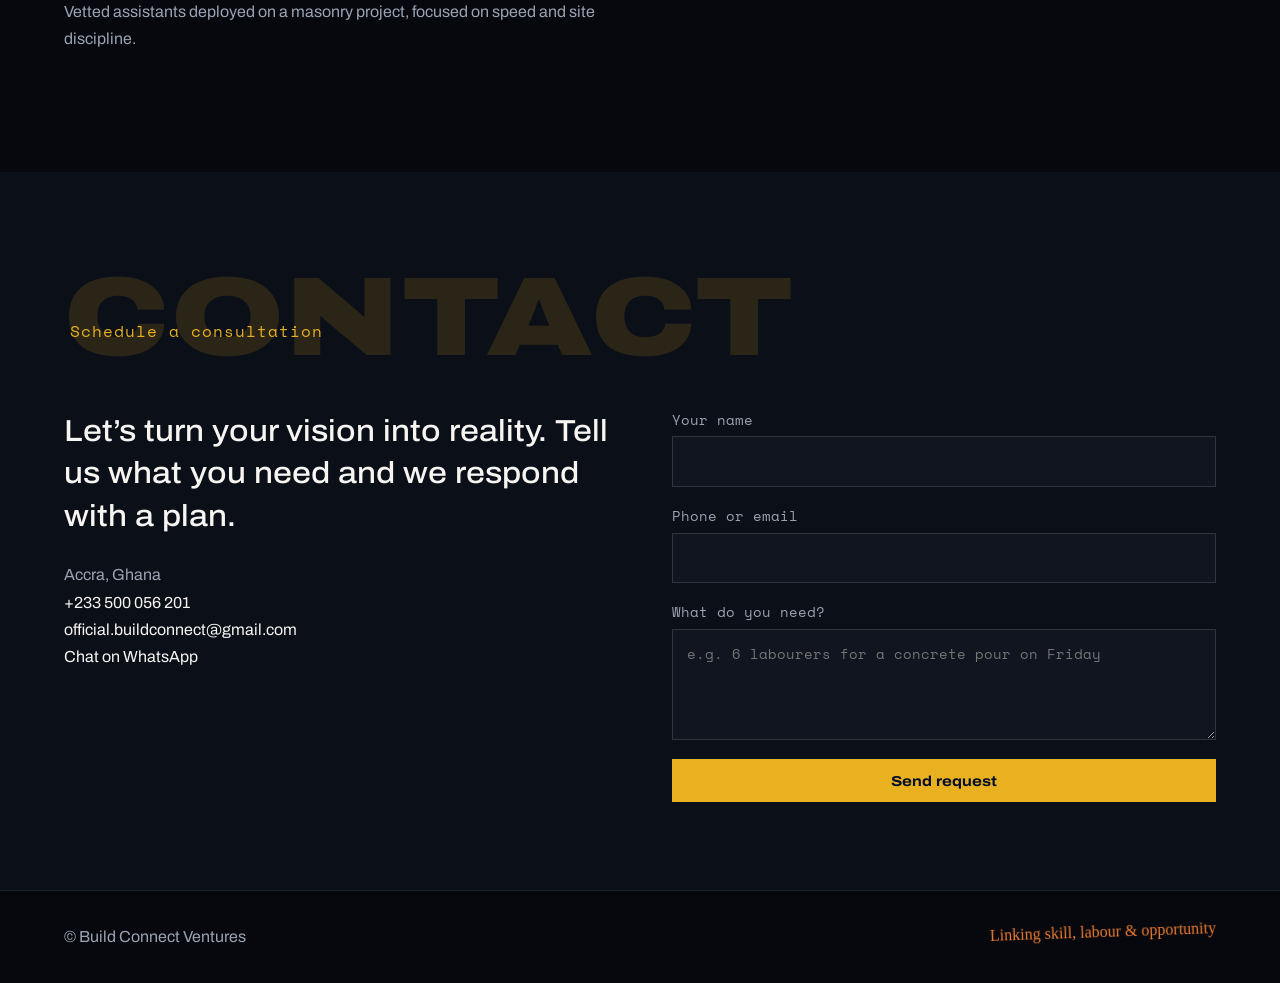
==== commit dd581018: "Add cinematic Introduction" ====
--- a/index.html
+++ b/index.html
@@ -181,7 +181,7 @@
       </div>
       <div class="t-stage">
         <figure class="t-img on"><img src="images/eric.jpg" alt="Eric Kojo Anyagombe, Proprietor and Founder" onerror="this.remove()"></figure>
-        <figure class="t-img"><div class="ph">OL<small>Operations Lead</small></div><img src="images/operations.jpg" alt="Operations Lead" onerror="this.remove()"></figure>
+        <figure class="t-img"><div class="ph">OL<small>Operations Lead</small></div><img src="images/gifty.jpg" alt="Operations Lead" onerror="this.remove()"></figure>
         <figure class="t-img"><div class="ph">BS<small>Systems Developer</small></div><img src="images/Moses.jpeg" alt="Business and Systems Developer" onerror="this.remove()"></figure>
       </div>
       <div class="t-text">
--- a/style.css
+++ b/style.css
@@ -142,7 +142,7 @@
 .t-tabs small{display:block;font:400 .75rem "Space Mono",ui-monospace,monospace;color:var(--gold);margin-bottom:.2rem}
 .t-stage{position:relative;width:min(32vw,26rem);aspect-ratio:1;border-radius:50%;border:12px solid var(--gold);overflow:hidden;background:#0b0f17}
 .t-img{position:absolute;inset:0;margin:0;clip-path:inset(100% 0 0 0);transform:scale(1.15);filter:brightness(.6);transition:clip-path 1s var(--ease),transform 1.3s var(--ease),filter 1s}
-.t-img img,.ph{position:absolute;inset:0;width:100%;height:100%;object-fit:cover;object-position:50% 25%}
+.t-img img,.ph{position:absolute;inset:0;width:80%;height:50%;object-fit:cover;object-position:50% 25%}
 .ph{display:grid;place-content:center;justify-items:center;background:linear-gradient(135deg,#13264a,#0b0f17);font:800 4.5rem Archivo,system-ui,sans-serif;font-stretch:125%;color:var(--gold)}
 .ph small{font:400 .8rem "Space Mono",ui-monospace,monospace;color:var(--mute)}
 .t-img.on{clip-path:inset(0);transform:none;filter:none;z-index:2}
